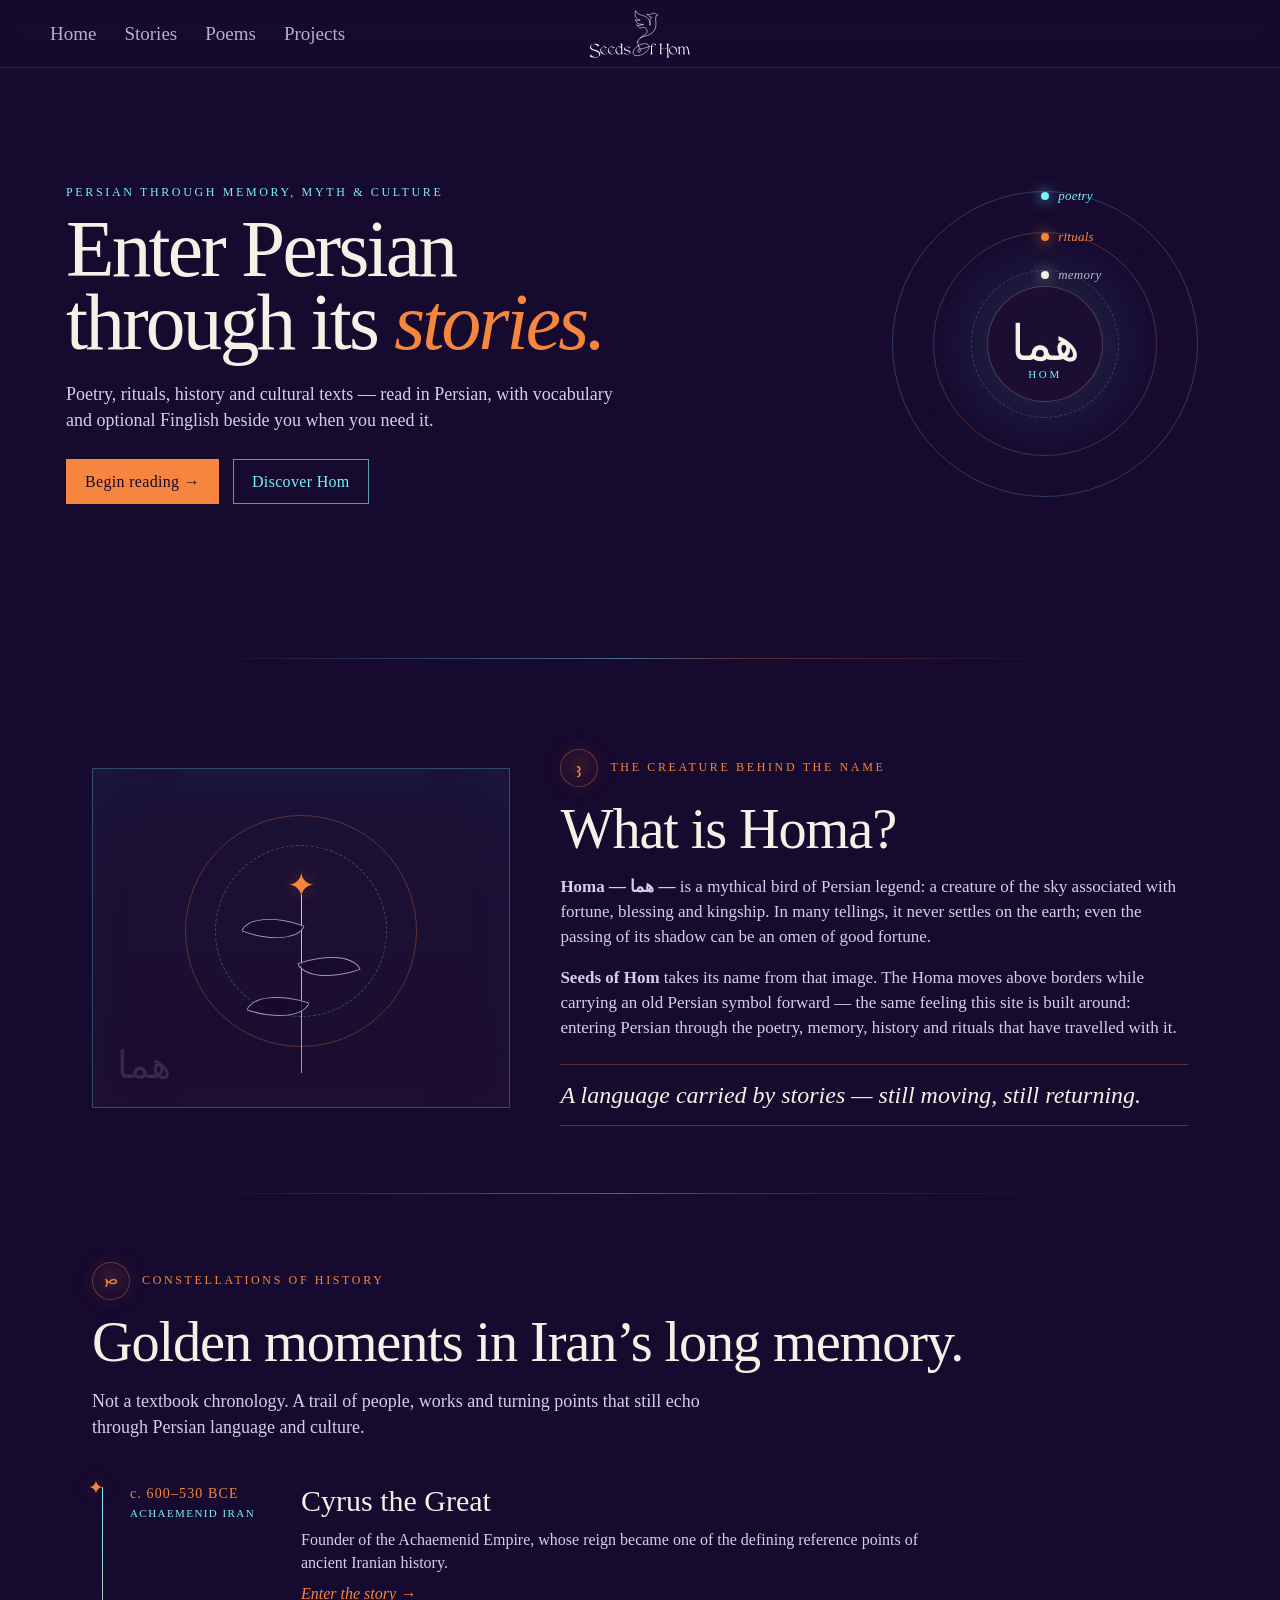
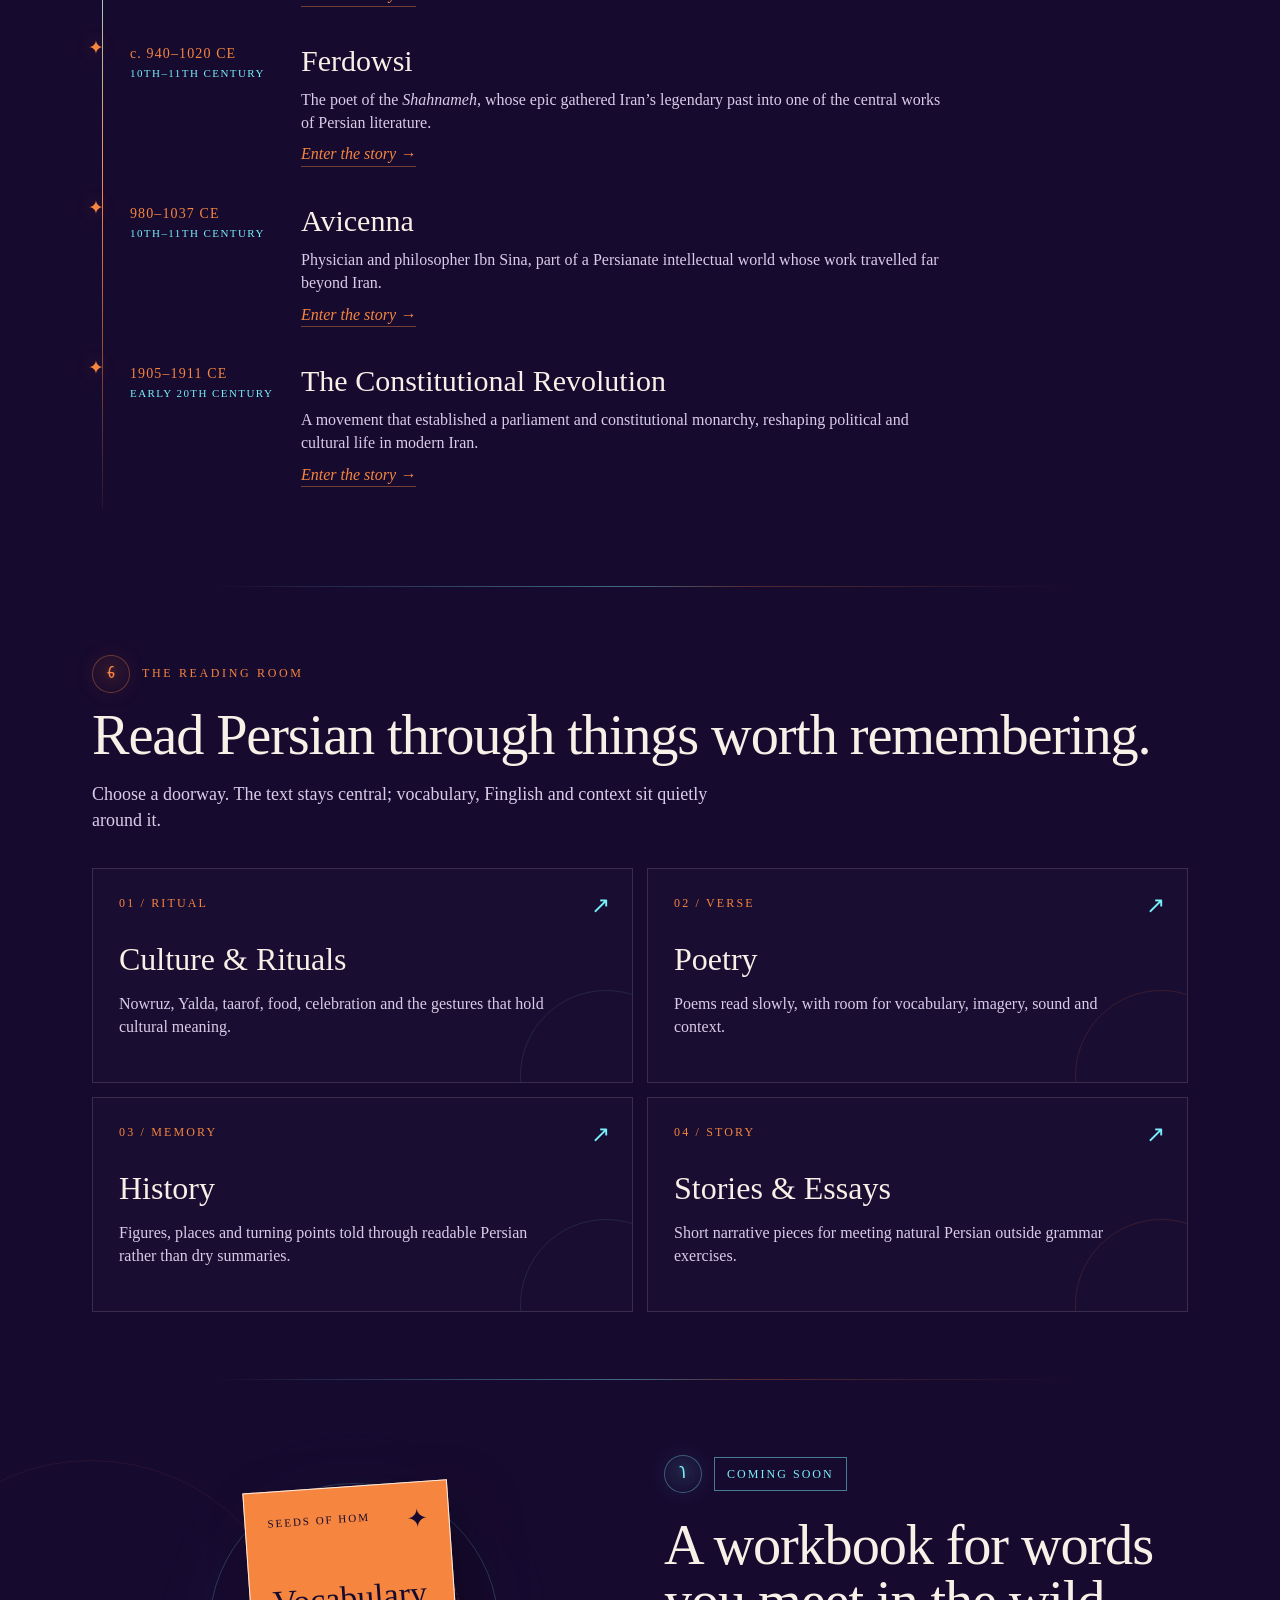
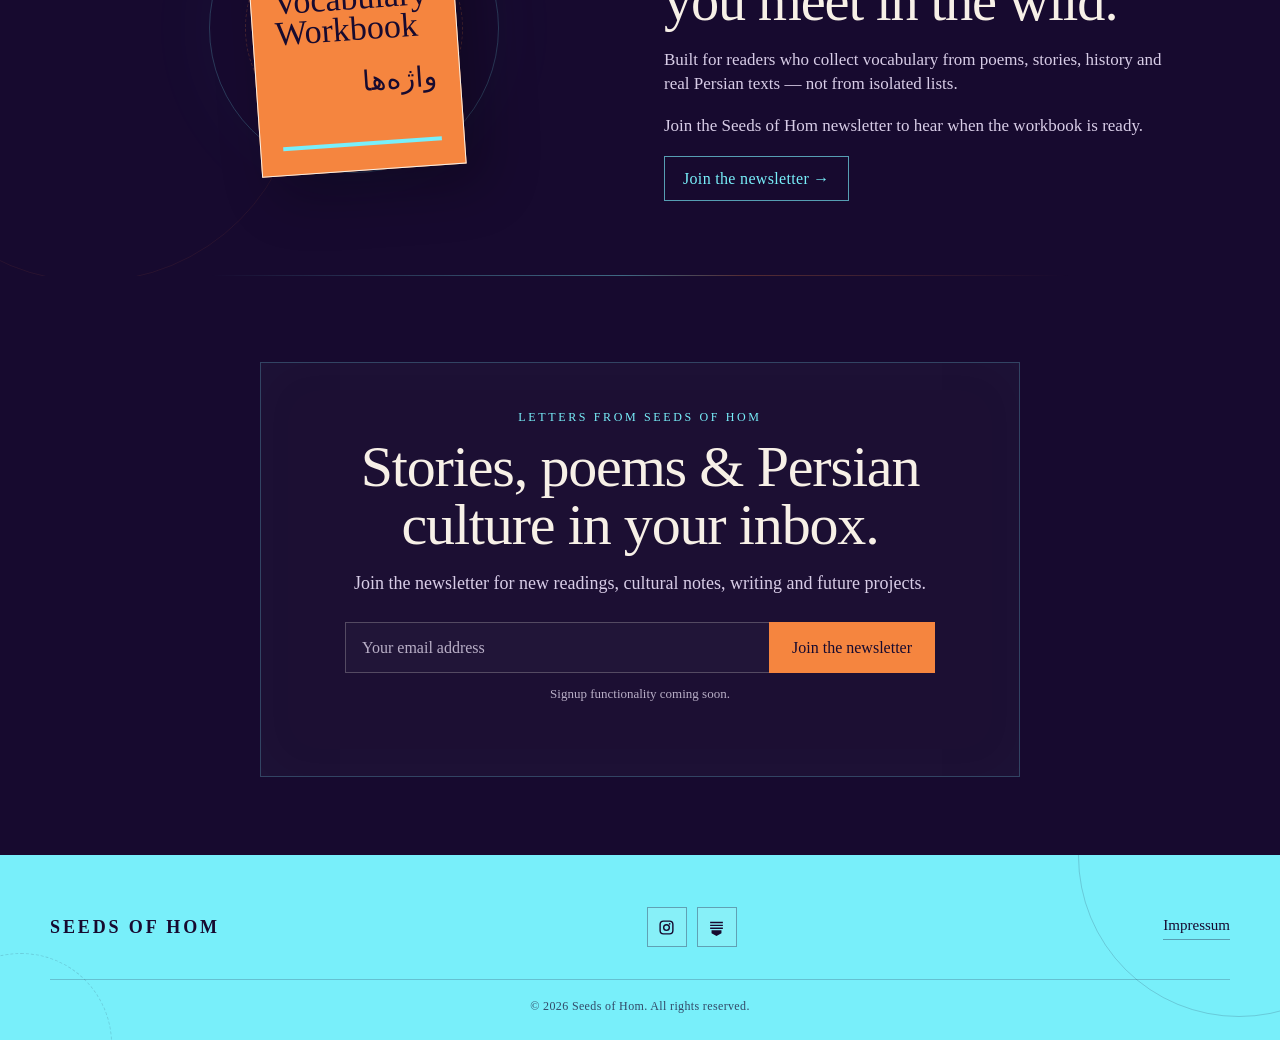
==== index.html @ 447baa86 "index.html" ====
<!DOCTYPE html>
<html lang="en">
<head>
<meta charset="UTF-8" />
<meta name="viewport" content="width=device-width, initial-scale=1.0" />
<title>Seeds of Hom — Persian through memory, myth & culture</title>
<meta name="description" content="Seeds of Hom explores Persian through stories, poetry, history, memory and culture.">
<link rel="stylesheet" href= "https://esm.sh/gh/rahatool/persian-fonts/main.css">
<link rel="preconnect" href="https://fonts.googleapis.com">
<link rel="preconnect" href="https://fonts.gstatic.com" crossorigin>
<link href="https://fonts.googleapis.com/css2?family=Noto+Sans+Avestan&family=Noto+Sans+Inscriptional+Pahlavi&display=swap" rel="stylesheet">
<style>
:root{
  --night:#170A2F;
  --cyan:#78EFFA;
  --orange:#F5853F;
  --ivory:#F7F0E7;
  --lav:#D8CDE7;
  --muted:#B9AFC7;
  --line:rgba(247,240,231,.16);
  --line-cyan:rgba(120,239,250,.30);
  --line-orange:rgba(245,133,63,.32);
}
*{box-sizing:border-box}
html{scroll-behavior:smooth;background:var(--night)}
body{
  margin:0;
  font-family:"Times New Roman", Times, serif;
  color:var(--ivory);
  background:var(--night);
  line-height:1.45;
  overflow-x:hidden;
}
a{color:inherit;text-decoration:none}
button,input{font:inherit}
::selection{background:var(--orange);color:var(--night)}

/* Typography — forced, no accidental overrides */
html, body {
  font-family: "Times New Roman", Times, serif !important;
}
body * {
  font-family: "Times New Roman", Times, serif !important;
}
[lang="fa"], [lang="fa"] *,
.fa, .fa *, .persian, .persian *, .mystic-word, .fa-label {
  font-family: "IranNastaliq" !important;
  direction: rtl;
  font-feature-settings: "calt" 1, "liga" 1, "rlig" 1, "cswh" 1;
  -webkit-font-feature-settings: "calt" 1, "liga" 1, "rlig" 1, "cswh" 1;
}

/* Atmosphere */
.site-stars{display:none;}

section{position:relative;padding:118px 28px}
.container{max-width:1180px;margin:0 auto}
.kicker{font-size:12px;letter-spacing:.22em;text-transform:uppercase;color:var(--orange);margin-bottom:18px}
.title{font-weight:400;font-size:clamp(44px,5.5vw,78px);line-height:.96;margin:0 0 28px;letter-spacing:-.02em}
.lede{font-size:21px;color:var(--lav);max-width:740px;margin:0}
.rule-symbol{display:flex;align-items:center;gap:14px;color:var(--cyan);margin:24px 0}
.rule-symbol:before,.rule-symbol:after{content:"";height:1px;background:linear-gradient(90deg,transparent,var(--cyan));flex:1;opacity:.35}
.rule-symbol:after{background:linear-gradient(90deg,var(--cyan),transparent)}

/* Hero */
.hero{
  min-height:820px; display:grid; place-items:center; padding:84px 28px 100px;
  border-bottom:1px solid var(--line);
  overflow:hidden;
}
.hero:before{
  content:"";position:absolute;width:760px;height:760px;border:1px solid rgba(120,239,250,.14);
  border-radius:50%;left:50%;top:50%;transform:translate(-4%,-48%);
  box-shadow:0 0 120px rgba(120,239,250,.035) inset;
}
.hero:after{
  content:"";position:absolute;width:540px;height:540px;border:1px solid rgba(245,133,63,.14);
  border-radius:50%;left:50%;top:50%;transform:translate(21%,-18%);
}
.hero-inner{
  width:100%; max-width:1180px; display:grid; grid-template-columns:1.1fr .9fr; gap:80px; align-items:center;
  position:relative;z-index:2;
}
.hero-copy .kicker{color:var(--cyan)}
.hero h1{font-size:clamp(62px,8vw,118px);line-height:.87;font-weight:400;margin:0;letter-spacing:-.035em;max-width:790px}
.hero h1 em{font-style:italic;color:var(--orange)}
.hero p{font-size:22px;color:var(--lav);max-width:630px;margin:30px 0 36px}
.actions{display:flex;gap:14px;flex-wrap:wrap}
.btn{
  display:inline-flex;align-items:center;justify-content:center;min-height:50px;padding:12px 23px;
  border:1px solid var(--orange);background:var(--orange);color:var(--night);font-size:17px;letter-spacing:.02em;
  transition:.25s;box-shadow:0 0 0 rgba(245,133,63,0);
}
.btn:hover{transform:translateY(-2px);box-shadow:0 0 28px rgba(245,133,63,.20)}
.btn.ghost{background:transparent;color:var(--cyan);border-color:rgba(120,239,250,.65)}
.btn.ghost:hover{box-shadow:0 0 28px rgba(120,239,250,.14)}

.orbit-stage{min-height:470px;position:relative;display:grid;place-items:center}
.orbit{position:absolute;border-radius:50%;border:1px solid rgba(120,239,250,.22)}
.orbit.o1{width:390px;height:390px;animation:spin 34s linear infinite}
.orbit.o2{width:295px;height:295px;border-color:rgba(245,133,63,.28);animation:spinReverse 26s linear infinite}
.orbit.o3{width:205px;height:205px;border-style:dashed;border-color:rgba(247,240,231,.19);animation:spin 22s linear infinite}
.orbit .dot{position:absolute;width:8px;height:8px;border-radius:50%;background:var(--cyan);top:17%;left:7%;box-shadow:0 0 14px var(--cyan)}
.orbit.o2 .dot{background:var(--orange);top:auto;left:auto;right:5%;bottom:25%;box-shadow:0 0 14px var(--orange)}
.hom-glyph{
  width:155px;height:155px;border-radius:50%;display:grid;place-items:center;text-align:center;
  background:rgba(23,10,47,.65);border:1px solid rgba(247,240,231,.22);
  box-shadow:0 0 80px rgba(120,239,250,.10), inset 0 0 45px rgba(245,133,63,.05);
  position:relative;z-index:3;
}
.hom-glyph .fa{font-size:64px;direction:rtl;color:var(--ivory);line-height:1.7}
.hom-glyph small{position:absolute;bottom:28px;font-size:11px;color:var(--cyan);letter-spacing:.25em;text-transform:uppercase}
.starlabel{position:absolute;color:var(--muted);font-size:13px;font-style:italic}
.starlabel.s1{top:50px;right:20px}.starlabel.s2{left:0;bottom:70px}.starlabel.s3{right:10px;bottom:30px;color:var(--orange)}
@keyframes spin{to{transform:rotate(360deg)}}
@keyframes spinReverse{to{transform:rotate(-360deg)}}

/* Hom section */
.hom-section{border-bottom:1px solid var(--line)}
.hom-grid{display:grid;grid-template-columns:.82fr 1.18fr;gap:84px;align-items:center}
.mystic-card{
  min-height:500px;border:1px solid rgba(120,239,250,.27);position:relative;overflow:hidden;
  background:linear-gradient(180deg,rgba(120,239,250,.035),rgba(245,133,63,.025));
  box-shadow:inset 0 0 60px rgba(120,239,250,.035);
}
.mystic-card:before,.mystic-card:after{content:"";position:absolute;border-radius:50%;left:50%;transform:translateX(-50%)}
.mystic-card:before{width:330px;height:330px;border:1px solid rgba(245,133,63,.30);top:75px}
.mystic-card:after{width:250px;height:250px;border:1px dashed rgba(120,239,250,.28);top:115px}
.plant{position:absolute;left:50%;bottom:58px;transform:translateX(-50%);width:150px;height:300px;z-index:2}
.plant .stem{position:absolute;width:1px;height:245px;background:linear-gradient(var(--cyan),var(--orange));left:50%;bottom:0}
.plant .leaf{position:absolute;width:74px;height:34px;border:1px solid rgba(247,240,231,.62);border-radius:100% 0 100% 0;background:rgba(23,10,47,.8)}
.plant .l1{left:3px;top:86px;transform:rotate(20deg)}.plant .l2{right:3px;top:137px;transform:scaleX(-1) rotate(19deg)}.plant .l3{left:8px;top:190px;transform:rotate(18deg)}
.plant .crown{position:absolute;left:50%;top:20px;transform:translateX(-50%);font-size:44px;color:var(--orange);text-shadow:0 0 20px rgba(245,133,63,.35)}
.mystic-word{position:absolute;left:24px;bottom:14px;font-size:48px;color:rgba(247,240,231,.13);direction:rtl}
.hom-copy p{font-size:20px;color:var(--lav);max-width:670px}
.quote{font-size:30px;line-height:1.18;font-style:italic;color:var(--ivory);padding:24px 0;margin-top:34px;border-top:1px solid var(--line-orange);border-bottom:1px solid var(--line-orange)}

/* History */
.history{border-bottom:1px solid var(--line);overflow:hidden}
.timeline{margin-top:68px;position:relative;padding-left:44px}
.timeline:before{content:"";position:absolute;left:10px;top:8px;bottom:10px;width:1px;background:linear-gradient(var(--cyan),var(--orange),rgba(245,133,63,.08))}
.moment{position:relative;display:grid;grid-template-columns:170px 1fr;gap:36px;padding:0 0 58px}
.moment:before{content:"✦";position:absolute;left:-42px;top:-5px;color:var(--orange);font-size:19px;text-shadow:0 0 18px rgba(245,133,63,.32)}
.moment .era{color:var(--cyan);font-size:13px;letter-spacing:.15em;text-transform:uppercase;padding-top:7px}
.moment h3{font-weight:400;font-size:37px;margin:0 0 10px}
.moment p{margin:0;color:var(--lav);font-size:18px;max-width:650px}
.moment a{display:inline-block;margin-top:13px;color:var(--orange);font-style:italic;border-bottom:1px solid rgba(245,133,63,.42)}

/* Reading archive */
.readings{border-bottom:1px solid var(--line)}
.reading-grid{display:grid;grid-template-columns:repeat(2,1fr);gap:18px;margin-top:58px}
.read-card{
  min-height:310px;padding:34px;border:1px solid rgba(247,240,231,.14);position:relative;overflow:hidden;
  background:rgba(255,255,255,.015);transition:.25s;
}
.read-card:after{content:"";position:absolute;width:170px;height:170px;border-radius:50%;border:1px solid rgba(120,239,250,.10);right:-60px;bottom:-80px}
.read-card:nth-child(even):after{border-color:rgba(245,133,63,.13)}
.read-card:hover{border-color:rgba(120,239,250,.48);transform:translateY(-3px);background:rgba(120,239,250,.025)}
.read-card:nth-child(even):hover{border-color:rgba(245,133,63,.46);background:rgba(245,133,63,.025)}
.read-card .num{font-size:12px;letter-spacing:.18em;color:var(--orange);text-transform:uppercase}
.read-card h3{font-size:42px;font-weight:400;margin:42px 0 15px;max-width:420px}
.read-card p{color:var(--lav);font-size:18px;max-width:440px;margin:0}
.read-card .arrow{position:absolute;right:28px;top:28px;color:var(--cyan);font-size:23px}

/* Reading sample */
.demo{border-bottom:1px solid var(--line);background:linear-gradient(180deg,rgba(120,239,250,.018),rgba(23,10,47,0))}
.demo-grid{display:grid;grid-template-columns:.75fr 1.25fr;gap:70px;align-items:start}
.demo-copy p{font-size:20px;color:var(--lav);max-width:500px}
.reading-panel{
  border:1px solid rgba(120,239,250,.30);padding:34px;position:relative;
  background:rgba(10,4,24,.25);box-shadow:0 0 65px rgba(120,239,250,.035);
}
.reading-panel:before{content:"✦";position:absolute;right:20px;top:16px;color:var(--orange);font-size:16px}
.tabs{display:flex;gap:8px;flex-wrap:wrap;margin-bottom:32px}
.tab{padding:8px 13px;border:1px solid rgba(247,240,231,.22);color:var(--lav);font-size:14px;background:transparent}
.tab.active{border-color:var(--orange);color:var(--orange)}
.persian{font-size:38px;line-height:2.25;text-align:right;direction:rtl;color:var(--ivory);margin:0 0 22px}
.finglish{font-size:19px;font-style:italic;color:var(--cyan);margin:0 0 28px}
.vocab{display:grid;grid-template-columns:1fr 1fr;gap:12px 24px;padding-top:22px;border-top:1px solid var(--line)}
.vocab div{color:var(--lav);font-size:16px}.vocab strong{color:var(--orange);font-size:18px}

/* Workbook */
.workbook{border-bottom:1px solid var(--line);overflow:hidden}
.workbook:before{content:"";position:absolute;left:-120px;top:80px;width:420px;height:420px;border-radius:50%;border:1px solid rgba(245,133,63,.08)}
.workbook-grid{display:grid;grid-template-columns:1fr 1fr;gap:80px;align-items:center}
.book-stage{min-height:520px;position:relative;display:grid;place-items:center}
.book-stage .halo{position:absolute;width:390px;height:390px;border-radius:50%;border:1px solid rgba(120,239,250,.21);box-shadow:0 0 90px rgba(120,239,250,.035)}
.book-stage .halo:after{content:"";position:absolute;inset:35px;border-radius:50%;border:1px dashed rgba(245,133,63,.23)}
.book{
  width:260px;height:360px;padding:31px 28px;position:relative;z-index:2;
  background:var(--orange);color:var(--night);border:1px solid var(--ivory);
  box-shadow:18px 20px 55px rgba(0,0,0,.28);transform:rotate(-4deg);
}
.book:before{content:"✦";position:absolute;right:20px;top:18px;font-size:26px}
.book .mini{font-size:11px;letter-spacing:.18em;text-transform:uppercase}
.book h3{font-size:43px;line-height:.91;font-weight:400;margin:82px 0 16px}
.book .fa{font-size:34px;direction:rtl;line-height:1.8}
.book .line{position:absolute;left:28px;right:28px;bottom:31px;height:4px;background:var(--cyan)}
.soon{display:inline-block;color:var(--cyan);border:1px solid rgba(120,239,250,.5);padding:8px 12px;font-size:12px;letter-spacing:.17em;text-transform:uppercase}
.workbook-copy p{font-size:20px;color:var(--lav);max-width:550px}
.inline-form{display:flex;max-width:560px;margin-top:28px}
.inline-form input{flex:1;min-width:0;background:rgba(255,255,255,.025);color:var(--ivory);border:1px solid rgba(247,240,231,.22);padding:14px 16px;outline:none}
.inline-form input:focus{border-color:var(--cyan)}
.inline-form button{background:var(--orange);color:var(--night);border:1px solid var(--orange);padding:0 20px;cursor:pointer}

/* More */
.more{border-bottom:1px solid var(--line)}
.more-grid{display:grid;grid-template-columns:.9fr 1.1fr;gap:80px;align-items:start}
.future-list{border-top:1px solid rgba(120,239,250,.30)}
.future-item{display:flex;align-items:center;justify-content:space-between;gap:24px;padding:20px 0;border-bottom:1px solid var(--line);font-size:20px}
.future-item span:first-child:before{content:"✦";color:var(--orange);font-size:12px;margin-right:12px}
.future-item em{color:var(--muted);font-size:15px}

/* Newsletter */
.newsletter{text-align:center;padding-top:135px;padding-bottom:135px}
.newsletter .kicker{color:var(--cyan)}
.newsletter .title{max-width:870px;margin-left:auto;margin-right:auto}
.newsletter p{max-width:620px;margin:0 auto 32px;color:var(--lav);font-size:20px}
.signup{display:flex;max-width:610px;margin:0 auto}
.signup input{flex:1;min-width:0;padding:16px 17px;background:rgba(255,255,255,.025);color:var(--ivory);border:1px solid rgba(247,240,231,.24);outline:none}
.signup button{background:var(--cyan);color:var(--night);border:1px solid var(--cyan);padding:0 22px;cursor:pointer}
.newsletter .sigil{font-size:28px;color:var(--orange);margin-bottom:20px;text-shadow:0 0 18px rgba(245,133,63,.25)}

footer{padding:34px 28px;border-top:1px solid var(--line);color:var(--muted)}
.footer-inner{max-width:1180px;margin:auto;display:flex;justify-content:space-between;gap:24px;flex-wrap:wrap;align-items:center}
.footer-brand{color:var(--ivory);letter-spacing:.12em;text-transform:uppercase}
.footer-links{display:flex;gap:22px;font-size:14px}

@media(max-width:900px){
  section{padding:96px 24px}
  .hero{min-height:auto;padding-top:90px}
  .hero-inner,.hom-grid,.demo-grid,.workbook-grid,.more-grid{grid-template-columns:1fr;gap:56px}
  .orbit-stage{min-height:390px}
  .reading-grid{grid-template-columns:1fr}
  .moment{grid-template-columns:130px 1fr}
}
@media(max-width:600px){
  section{padding:78px 18px}
  .hero{padding:74px 18px 80px}
  .hero h1{font-size:57px}
  .hero p{font-size:19px}
  .orbit-stage{min-height:330px}
  .orbit.o1{width:290px;height:290px}.orbit.o2{width:220px;height:220px}.orbit.o3{width:150px;height:150px}
  .hom-glyph{width:118px;height:118px}.hom-glyph .fa{font-size:44px}.hom-glyph small{bottom:18px}
  .moment{grid-template-columns:1fr;gap:8px;padding-bottom:46px}.timeline{padding-left:34px}.moment:before{left:-32px}
  .reading-panel{padding:24px 19px}.persian{font-size:29px}.vocab{grid-template-columns:1fr}
  .inline-form,.signup{flex-direction:column}.inline-form button,.signup button{padding:14px}
  .future-item{font-size:17px}
}

/* Compact layout pass */
section{padding:68px 24px}
.container{max-width:980px}
.kicker{margin-bottom:12px}
.title{font-size:clamp(36px,4.4vw,60px);margin-bottom:18px;line-height:1}
.lede{font-size:18px;max-width:650px}

.hero{min-height:560px;padding:54px 24px 62px}
.hero:before{width:560px;height:560px}
.hero:after{width:390px;height:390px}
.hero-inner{max-width:980px;grid-template-columns:1.15fr .85fr;gap:42px}
.hero h1{font-size:clamp(52px,6.2vw,82px);line-height:.92;max-width:620px}
.hero p{font-size:18px;max-width:560px;margin:22px 0 26px}
.btn{min-height:44px;padding:10px 18px;font-size:16px}
.orbit-stage{min-height:320px}
.orbit.o1{width:300px;height:300px}
.orbit.o2{width:225px;height:225px}
.orbit.o3{width:158px;height:158px}
.hom-glyph{width:116px;height:116px}
.hom-glyph .fa{font-size:49px}
.hom-glyph small{bottom:18px}
.starlabel.s1{top:28px}.starlabel.s2{bottom:38px}.starlabel.s3{bottom:10px}

.hom-grid{grid-template-columns:.8fr 1.2fr;gap:50px}
.mystic-card{min-height:340px}
.mystic-card:before{width:230px;height:230px;top:46px}
.mystic-card:after{width:170px;height:170px;top:76px}
.plant{height:220px;width:120px;bottom:34px}
.plant .stem{height:178px}
.plant .leaf{width:58px;height:27px}
.plant .l1{top:62px}.plant .l2{top:100px}.plant .l3{top:140px}
.plant .crown{top:8px;font-size:34px}
.mystic-word{font-size:38px}
.hom-copy p{font-size:17px}
.quote{font-size:24px;padding:16px 0;margin-top:24px}

.timeline{margin-top:38px;padding-left:38px}
.moment{grid-template-columns:145px 1fr;gap:26px;padding-bottom:32px}
.moment h3{font-size:30px;margin-bottom:6px}
.moment p{font-size:16px}
.moment a{margin-top:8px}

.reading-grid{gap:14px;margin-top:34px}
.read-card{min-height:215px;padding:26px}
.read-card h3{font-size:32px;margin:24px 0 10px}
.read-card p{font-size:16px}
.read-card .arrow{right:22px;top:20px}

.demo-grid{grid-template-columns:.7fr 1.3fr;gap:42px}
.demo-copy p{font-size:17px}
.reading-panel{padding:26px}
.tabs{margin-bottom:20px}
.persian{font-size:31px;line-height:2;margin-bottom:14px}
.finglish{font-size:17px;margin-bottom:20px}
.vocab{padding-top:16px}

.workbook-grid{gap:48px}
.book-stage{min-height:360px}
.book-stage .halo{width:290px;height:290px}
.book{width:205px;height:285px;padding:24px 22px}
.book h3{font-size:34px;margin:56px 0 12px}
.book .fa{font-size:28px}
.book .line{left:22px;right:22px;bottom:24px}
.workbook-copy p{font-size:17px}
.inline-form{margin-top:20px}

.more-grid{gap:48px}
.future-item{padding:14px 0;font-size:18px}
.newsletter{padding-top:78px;padding-bottom:78px}
.newsletter p{font-size:18px;margin-bottom:24px}
.footer-inner{max-width:980px}

@media(max-width:900px){
  section{padding:58px 22px}
  .hero{padding-top:48px;padding-bottom:54px}
  .hero-inner,.hom-grid,.demo-grid,.workbook-grid,.more-grid{gap:36px}
  .orbit-stage{min-height:280px}
  .mystic-card{min-height:300px}
}
@media(max-width:600px){
  section{padding:48px 18px}
  .hero{padding:44px 18px 48px}
  .hero h1{font-size:48px}
  .hero p{font-size:17px}
  .orbit-stage{min-height:250px}
  .orbit.o1{width:230px;height:230px}.orbit.o2{width:175px;height:175px}.orbit.o3{width:124px;height:124px}
  .hom-glyph{width:92px;height:92px}.hom-glyph .fa{font-size:38px}.hom-glyph small{bottom:12px}
  .reading-grid{gap:12px}
  .read-card{min-height:190px}
  .book-stage{min-height:315px}
  .newsletter{padding-top:58px;padding-bottom:58px}
}

@media(prefers-reduced-motion:reduce){.orbit{animation:none!important}}


/* V9 — repaired orbital hero, fading dividers, Homa creature */
.hero,.hom-section,.history,.readings,.demo,.workbook,.more{border-bottom:0!important}
.hero:before{display:none!important}
.hero:after,
.hom-section:after,
.history:after,
.readings:after,
.demo:after,
.workbook:after,
.more:after{
  content:""!important;
  position:absolute!important;
  left:50%!important;
  top:auto!important;
  right:auto!important;
  bottom:0!important;
  width:min(860px,78vw)!important;
  height:1px!important;
  transform:translateX(-50%)!important;
  border:0!important;
  border-radius:0!important;
  background:linear-gradient(90deg,transparent,rgba(120,239,250,.10) 10%,rgba(120,239,250,.42) 48%,rgba(245,133,63,.28) 62%,transparent)!important;
  box-shadow:none!important;
  opacity:1!important;
}

/* One contained solar system instead of independent giant circles */
.orbit-stage{
  width:100%;
  max-width:350px;
  min-height:330px;
  margin-inline:auto;
  isolation:isolate;
}
.orbit-stage:before{
  content:"";
  position:absolute;
  left:50%;top:50%;
  width:270px;height:270px;
  transform:translate(-50%,-50%);
  border-radius:50%;
  background:radial-gradient(circle,rgba(120,239,250,.085),rgba(120,239,250,.02) 46%,transparent 72%);
  filter:blur(.2px);
  pointer-events:none;
}
.orbit{
  left:50%;top:50%;
  transform-origin:50% 50%;
  margin:0!important;
}
.orbit.o1{width:306px;height:306px;margin-left:-153px!important;margin-top:-153px!important;animation:orbitSpin1 34s linear infinite}
.orbit.o2{width:224px;height:224px;margin-left:-112px!important;margin-top:-112px!important;animation:orbitSpin2 26s linear infinite}
.orbit.o3{width:148px;height:148px;margin-left:-74px!important;margin-top:-74px!important;animation:orbitSpin3 22s linear infinite}
.orbit .dot{position:static!important;display:block;width:8px;height:8px;flex:0 0 8px}
.orbiter{
  position:absolute;
  left:50%;top:-5px;
  display:flex;
  align-items:center;
  gap:9px;
  white-space:nowrap;
  transform:translateX(-4px);
}
.orbit-label{font-size:13px;font-style:italic;color:var(--lav);letter-spacing:.02em}
.o1 .orbit-label{animation:labelCounter1 34s linear infinite;color:var(--cyan)}
.o2 .orbit-label{animation:labelCounter2 26s linear infinite;color:var(--orange)}
.o3 .orbit-label{animation:labelCounter3 22s linear infinite;color:var(--muted)}
.o3 .dot{background:var(--ivory)!important;box-shadow:0 0 14px rgba(247,240,231,.7)!important}
.hom-glyph{position:absolute;left:50%;top:50%;transform:translate(-50%,-50%);z-index:4}
.starlabel{display:none!important}
@keyframes orbitSpin1{from{transform:rotate(18deg)}to{transform:rotate(378deg)}}
@keyframes orbitSpin2{from{transform:rotate(132deg)}to{transform:rotate(-228deg)}}
@keyframes orbitSpin3{from{transform:rotate(242deg)}to{transform:rotate(602deg)}}
@keyframes labelCounter1{from{transform:rotate(-18deg)}to{transform:rotate(-378deg)}}
@keyframes labelCounter2{from{transform:rotate(-132deg)}to{transform:rotate(228deg)}}
@keyframes labelCounter3{from{transform:rotate(-242deg)}to{transform:rotate(-602deg)}}

/* Dates are the first thing visible in every historical moment */
.moment .era{display:flex;flex-direction:column;gap:5px;line-height:1.2}
.moment .era strong{font-weight:400;color:var(--orange);font-size:14px;letter-spacing:.08em;text-transform:none}
.moment .era span{color:var(--cyan);font-size:11px;letter-spacing:.13em;text-transform:uppercase}

footer,.footer-inner{display:none!important}

@media(max-width:900px){
  .orbit-stage{max-width:320px;min-height:300px}
  .orbit.o1{width:276px;height:276px;margin-left:-138px!important;margin-top:-138px!important}
  .orbit.o2{width:204px;height:204px;margin-left:-102px!important;margin-top:-102px!important}
  .orbit.o3{width:138px;height:138px;margin-left:-69px!important;margin-top:-69px!important}
}
@media(max-width:600px){
  .orbit-stage{max-width:270px;min-height:260px}
  .orbit.o1{width:235px;height:235px;margin-left:-117.5px!important;margin-top:-117.5px!important}
  .orbit.o2{width:176px;height:176px;margin-left:-88px!important;margin-top:-88px!important}
  .orbit.o3{width:118px;height:118px;margin-left:-59px!important;margin-top:-59px!important}
  .orbit-label{font-size:12px}
  .moment .era{padding-top:0}
}
@media(prefers-reduced-motion:reduce){
  .orbit,.orbit-label{animation:none!important}
}


/* V12 — invisible logo URL hook + restored hero/Homa fading divider */

/*
  LOGO SETUP:
  Find PASTE_YOUR_LOGO_URL_HERE in the HTML below and replace it with your logo URL.
  The image stays hidden only while that placeholder URL is unchanged/broken.
*/
.hero-logo-wrap{
  grid-column:1 / -1;
  display:flex;
  justify-content:center;
  align-items:center;
  min-height:0;
}
.hero-logo{
  display:block;
  width:auto;
  max-width:190px;
  max-height:88px;
  object-fit:contain;
  margin:0 auto 4px;
}

/* Use a real element for the first divider so it cannot disappear behind the hero. */
.hero:after{display:none!important;}
.hero-divider{
  width:min(860px,78vw);
  height:1px;
  margin:30px auto 22px;
  background:linear-gradient(90deg,
    transparent 0%,
    rgba(120,239,250,.10) 10%,
    rgba(120,239,250,.44) 48%,
    rgba(245,133,63,.30) 62%,
    transparent 100%
  );
  opacity:1;
}



/* V18 — Avestan section medallions */
.avestan-icon{
  font-family:"Noto Sans Avestan", serif !important;
  width:58px;
  height:58px;
  display:inline-flex;
  align-items:center;
  justify-content:center;
  font-size:24px;
  line-height:1;
  color:var(--cyan);
  margin:0 0 18px;
  border-radius:50%;
  border:1px solid rgba(120,239,250,.36);
  background:radial-gradient(circle at 50% 42%, rgba(120,239,250,.10), rgba(120,239,250,.035) 52%, rgba(23,10,47,.2) 75%);
  box-shadow:inset 0 0 28px rgba(120,239,250,.05), 0 0 22px rgba(120,239,250,.08);
  text-shadow:0 0 10px rgba(120,239,250,.18);
}
.avestan-icon.orange{
  color:var(--orange);
  border-color:rgba(245,133,63,.38);
  background:radial-gradient(circle at 50% 42%, rgba(245,133,63,.11), rgba(245,133,63,.035) 52%, rgba(23,10,47,.2) 75%);
  box-shadow:inset 0 0 28px rgba(245,133,63,.05), 0 0 22px rgba(245,133,63,.08);
  text-shadow:0 0 10px rgba(245,133,63,.16)
}
.newsletter .avestan-icon{display:inline-flex;margin:0 auto 18px}
@media(max-width:600px){
  .avestan-icon{width:50px;height:50px;font-size:21px;margin-bottom:14px}
}

@media(max-width:900px){
  .hero-logo{max-width:170px;max-height:78px;}
  .hero-divider{margin:24px auto 16px;}
}
@media(max-width:600px){
  .hero-logo{max-width:150px;max-height:68px;}
  .hero-divider{width:82vw;margin:20px auto 12px;}
}



/* V19 — medallions centered behind section titles */
.hom-copy,
.history .container,
.readings .container,
.workbook-copy,
.newsletter .container{position:relative;}

.avestan-icon{
  position:absolute !important;
  width:74px !important;
  height:74px !important;
  margin:0 !important;
  padding:0 !important;
  display:grid !important;
  place-items:center !important;
  border-radius:50% !important;
  z-index:0 !important;
  opacity:.42 !important;
  pointer-events:none !important;
  overflow:hidden !important;
}
.avestan-icon span{
  position:absolute;
  inset:0;
  display:grid;
  place-items:center;
  width:100%;
  height:100%;
  margin:0;
  padding:0 0 2px 0;
  font-family:"Noto Sans Avestan", serif !important;
  font-size:29px;
  line-height:1;
  text-align:center;
}
.hom-copy .avestan-icon,
.workbook-copy .avestan-icon{
  left:44px;
  top:56px;
  transform:translate(-50%,-50%);
}
.history .avestan-icon,
.readings .avestan-icon{
  left:40px;
  top:60px;
  transform:translate(-50%,-50%);
}
.newsletter .avestan-icon{
  left:50%;
  top:60px;
  transform:translate(-50%,-50%);
}
.hom-copy .kicker,
.hom-copy .title,
.hom-copy p,
.hom-copy .quote,
.history .kicker,
.history .title,
.history .lede,
.history .timeline,
.readings .kicker,
.readings .title,
.readings .lede,
.readings .reading-grid,
.workbook-copy .soon,
.workbook-copy .title,
.workbook-copy p,
.workbook-copy .inline-form,
.newsletter .kicker,
.newsletter .title,
.newsletter p,
.newsletter .signup{position:relative;z-index:1;}
.hom-copy .kicker,
.hom-copy .title,
.history .kicker,
.history .title,
.readings .kicker,
.readings .title,
.workbook-copy .soon,
.workbook-copy .title{padding-left:36px;}
@media(max-width:600px){
  .avestan-icon{width:62px !important;height:62px !important;}
  .avestan-icon span{font-size:24px;}
  .hom-copy .avestan-icon,
  .workbook-copy .avestan-icon,
  .history .avestan-icon,
  .readings .avestan-icon{left:31px;top:50px;}
  .newsletter .avestan-icon{top:52px;}
  .hom-copy .kicker,
  .hom-copy .title,
  .history .kicker,
  .history .title,
  .readings .kicker,
  .readings .title,
  .workbook-copy .soon,
  .workbook-copy .title{padding-left:26px;}
}
</style>


<style>

/* V21 — Avestan medallions beside the small section labels */
.avestan-icon{
  position:static !important;
  transform:none !important;
  flex:0 0 auto !important;
  width:38px !important;
  height:38px !important;
  margin:0 !important;
  opacity:1 !important;
  z-index:auto !important;
  display:inline-grid !important;
  place-items:center !important;
  border-radius:50% !important;
  line-height:1 !important;
  text-align:center !important;
}
.avestan-icon span{
  position:static !important;
  inset:auto !important;
  display:block !important;
  width:auto !important;
  height:auto !important;
  margin:0 !important;
  padding:0 !important;
  font-family:"Noto Sans Avestan", serif !important;
  font-size:18px !important;
  line-height:1 !important;
  text-align:center !important;
  transform:translateY(-1px);
}
.section-kicker-row{
  display:flex;
  align-items:center;
  gap:12px;
  margin:0 0 14px;
}
.section-kicker-row .kicker{
  margin:0 !important;
  padding-left:0 !important;
}
.section-kicker-row + .title{
  padding-left:0 !important;
}
@media(max-width:600px){
  .avestan-icon{width:34px !important;height:34px !important}
  .avestan-icon span{font-size:16px !important}
  .section-kicker-row{gap:10px;margin-bottom:12px}
}
</style>

<style>
/* V22 — center “Coming soon” inside its own outlined rectangle only */
.soon{
  display:inline-flex !important;
  align-items:center !important;
  justify-content:center !important;
  text-align:center !important;
  line-height:1 !important;
  min-height:34px;
  padding:0 12px !important;
}
</style>


<style>
/* V23 — scroll reveal for sections */
.scroll-reveal{
  opacity:0;
  transform:translateY(34px);
  transition:
    opacity .8s ease,
    transform .8s cubic-bezier(.22,.61,.36,1);
  will-change:opacity,transform;
}
.scroll-reveal.is-visible{
  opacity:1;
  transform:translateY(0);
}

/* Slight stagger for the main content inside each section */
.scroll-reveal .container{
  transition:transform .9s cubic-bezier(.22,.61,.36,1);
}
.scroll-reveal:not(.is-visible) .container{
  transform:translateY(10px);
}
.scroll-reveal.is-visible .container{
  transform:translateY(0);
}

@media(prefers-reduced-motion:reduce){
  .scroll-reveal,
  .scroll-reveal .container{
    opacity:1 !important;
    transform:none !important;
    transition:none !important;
  }
}
</style>


<style>
/* V24 — mobile scrolling + right-edge overflow repair */

/* Clip horizontal overflow at the ROOT as well as the body.
   This removes the dark/black strip caused by transformed/absolute
   elements extending beyond the mobile viewport. */
html {
  margin: 0 !important;
  padding: 0 !important;
  width: 100% !important;
  max-width: 100% !important;
  background: var(--night) !important;
  -webkit-overflow-scrolling: touch;
}

body {
  margin: 0 !important;
  padding: 0 !important;
  width: 100% !important;
  max-width: 100% !important;
  min-height: 100% !important;
  height: auto !important;
  background: var(--night) !important;
  overflow-x: hidden !important;
  /* no overflow-y, no -webkit-overflow-scrolling, no touch-action here */
}

/* Modern browsers can clip horizontal paint without creating
   a second horizontal scrolling area. */
@supports (overflow: clip) {
  html,
  body {
    overflow-x: clip !important;
  }
}

body {
  position: relative !important;
}

/* Never allow a top-level site section to become wider than
   the mobile viewport. */
.hero,
.hero-inner,
.hero-divider,
section,
.container,
.hom-grid,
.reading-grid,
.workbook-grid,
.newsletter,
.site-bg {
  max-width: 100% !important;
}

/* Fixed full-screen backgrounds can produce a narrow exposed strip
   in some mobile WebKit/embedded-browser layouts. */
.site-bg {
  left: 0 !important;
  right: 0 !important;
  width: 100% !important;
}

/* In embedded mobile browsers IntersectionObserver can sometimes
   fail to fire correctly. Do not let that leave whole sections
   invisible or seemingly "unscrollable". */
@media (max-width: 900px) {
  .scroll-reveal,
  .scroll-reveal .container,
  .scroll-reveal:not(.is-visible),
  .scroll-reveal:not(.is-visible) .container {
    opacity: 1 !important;
    transform: none !important;
  }

  html,
  body {
    min-height: 100dvh !important;
  }
}
</style>
<style>
 /* V26 — remove visible scrollbars completely */
html, body, body * {
  scrollbar-width: none !important;
  -ms-overflow-style: none !important;
}
html::-webkit-scrollbar,
body::-webkit-scrollbar,
body *::-webkit-scrollbar {
  width: 0 !important;
  height: 0 !important;
  display: none !important;
  background: transparent !important;
}
html {
  overflow-y: auto !important;
  scrollbar-gutter: auto !important;
}

/* V27 — purpose-built mobile layout (not a shrunken desktop layout) */
@media (max-width: 700px) {
  html, body {
    width: 100% !important;
    max-width: 100% !important;
    overflow-x: clip !important;
    background: transparent !important;
  }

  /* Mobile only: let the Hostinger/page background show through. */
  .site-bg {
    display: none !important;
    background: transparent !important;
  }

  section {
    padding: 54px 20px !important;
  }

  .container {
    width: 100% !important;
    max-width: 100% !important;
  }

  /* Hero: logo → copy → CTAs → compact orbit */
  .hero {
    min-height: 0 !important;
    padding: 28px 20px 48px !important;
    overflow: hidden !important;
  }
  .hero-inner {
    display: flex !important;
    flex-direction: column !important;
    gap: 26px !important;
    width: 100% !important;
    max-width: 100% !important;
  }
  .hero-logo-wrap {
    order: 0;
    justify-content: flex-start !important;
    width: 100%;
  }
  .hero-logo {
    max-width: 138px !important;
    max-height: 64px !important;
    margin: 0 !important;
  }
  .hero-copy {
    order: 1;
    width: 100%;
  }
  .hero-copy .kicker {
    font-size: 10px !important;
    line-height: 1.45 !important;
    letter-spacing: .18em !important;
    margin-bottom: 12px !important;
  }
  .hero h1 {
    font-size: clamp(43px, 12.5vw, 58px) !important;
    line-height: .94 !important;
    letter-spacing: -.035em !important;
    max-width: 100% !important;
  }
  .hero p {
    font-size: 17px !important;
    line-height: 1.55 !important;
    margin: 20px 0 24px !important;
    max-width: 100% !important;
  }
  .actions {
    display: grid !important;
    grid-template-columns: 1fr !important;
    gap: 10px !important;
    width: 100%;
  }
  .btn {
    width: 100% !important;
    min-height: 48px !important;
    padding: 12px 16px !important;
  }

  .orbit-stage {
    order: 2;
    width: 230px !important;
    max-width: 230px !important;
    min-height: 230px !important;
    margin: 4px auto 0 !important;
  }
  .orbit.o1 {
    width: 214px !important; height: 214px !important;
    margin-left: -107px !important; margin-top: -107px !important;
  }
  .orbit.o2 {
    width: 158px !important; height: 158px !important;
    margin-left: -79px !important; margin-top: -79px !important;
  }
  .orbit.o3 {
    width: 108px !important; height: 108px !important;
    margin-left: -54px !important; margin-top: -54px !important;
  }
  .hom-glyph {
    width: 82px !important;
    height: 82px !important;
  }
  .hom-glyph .fa { font-size: 34px !important; }
  .hom-glyph small { bottom: 10px !important; font-size: 9px !important; }
  .orbit-label { font-size: 10px !important; }
  .hero-divider {
    width: calc(100% - 40px) !important;
    margin: 0 auto !important;
  }

  /* Homa: explanation first, decorative card second */
  .hom-grid {
    display: flex !important;
    flex-direction: column !important;
    gap: 30px !important;
  }
  .hom-copy { order: 1; }
  .mystic-card {
    order: 2;
    min-height: 270px !important;
    width: 100% !important;
  }
  .hom-copy p,
  .workbook-copy p,
  .newsletter p {
    font-size: 16.5px !important;
    line-height: 1.6 !important;
  }
  .quote {
    font-size: 22px !important;
    line-height: 1.28 !important;
  }

  /* Section heads */
  .section-kicker-row {
    align-items: center !important;
    gap: 9px !important;
    margin-bottom: 12px !important;
  }
  .avestan-icon {
    width: 32px !important;
    height: 32px !important;
  }
  .avestan-icon span { font-size: 15px !important; }
  .kicker {
    font-size: 10px !important;
    letter-spacing: .16em !important;
  }
  .title {
    font-size: clamp(34px, 10vw, 46px) !important;
    line-height: 1.02 !important;
    margin-bottom: 16px !important;
  }
  .lede {
    font-size: 16.5px !important;
    line-height: 1.55 !important;
  }

  /* History becomes clean stacked entries instead of a cramped desktop timeline */
  .timeline {
    margin-top: 32px !important;
    padding-left: 0 !important;
  }
  .timeline::before,
  .moment::before {
    display: none !important;
  }
  .moment {
    display: block !important;
    padding: 22px 0 26px !important;
    border-top: 1px solid var(--line) !important;
  }
  .moment:last-child { border-bottom: 1px solid var(--line) !important; }
  .moment .era {
    margin-bottom: 12px !important;
    gap: 3px !important;
  }
  .moment .era strong { font-size: 13px !important; }
  .moment .era span { font-size: 10px !important; }
  .moment h3 {
    font-size: 29px !important;
    line-height: 1.05 !important;
    margin-bottom: 8px !important;
  }
  .moment p {
    font-size: 15.5px !important;
    line-height: 1.55 !important;
  }

  /* Reading room: editorial list cards */
  .reading-grid {
    display: grid !important;
    grid-template-columns: 1fr !important;
    gap: 10px !important;
    margin-top: 28px !important;
  }
  .read-card {
    min-height: 0 !important;
    padding: 22px 20px 24px !important;
  }
  .read-card h3 {
    font-size: 30px !important;
    line-height: 1.05 !important;
    margin: 20px 34px 9px 0 !important;
  }
  .read-card p {
    font-size: 15.5px !important;
    line-height: 1.5 !important;
  }
  .read-card .arrow { right: 18px !important; top: 18px !important; }

  /* Workbook: copy before illustration */
  .workbook-grid {
    display: flex !important;
    flex-direction: column !important;
    gap: 28px !important;
  }
  .workbook-copy { order: 1; }
  .book-stage {
    order: 2;
    min-height: 300px !important;
  }
  .book-stage .halo {
    width: 250px !important;
    height: 250px !important;
  }
  .book {
    width: 184px !important;
    height: 255px !important;
    padding: 22px 20px !important;
  }
  .book h3 {
    font-size: 31px !important;
    margin: 52px 0 10px !important;
  }

  .inline-form,
  .signup {
    display: grid !important;
    grid-template-columns: 1fr !important;
    gap: 9px !important;
    width: 100% !important;
    max-width: 100% !important;
  }
  .inline-form input,
  .signup input,
  .inline-form button,
  .signup button {
    width: 100% !important;
    min-height: 48px !important;
  }
  .newsletter {
    padding: 58px 20px 64px !important;
    text-align: left !important;
  }
  .newsletter .section-kicker-row { justify-content: flex-start !important; }
  .newsletter .title { margin-left: 0 !important; margin-right: 0 !important; }
  .newsletter p { margin-left: 0 !important; margin-right: 0 !important; }
}
</style>

<style>
/* GitHub version — sticky one-page navigation */
.top-nav{
  position:sticky;
  top:0;
  z-index:9999;
  height:68px;
  background:rgba(23,10,47,.90);
  border-bottom:1px solid rgba(247,240,231,.12);
  backdrop-filter:blur(16px);
  -webkit-backdrop-filter:blur(16px);
}
.nav-inner{
  width:min(1180px,calc(100% - 48px));
  height:100%;
  margin:0 auto;
  display:flex;
  align-items:center;
  justify-content:space-between;
  gap:28px;
}
.nav-brand{
  flex:0 0 auto;
  color:var(--ivory);
  font-size:14px;
  letter-spacing:.16em;
  text-transform:uppercase;
  white-space:nowrap;
}
.nav-menu{
  display:flex;
  align-items:center;
  justify-content:flex-end;
  gap:28px;
}
.nav-menu a{
  position:relative;
  color:var(--muted);
  font-size:15px;
  transition:color .2s ease;
}
.nav-menu a:not(.nav-highlight)::after{
  content:"";
  position:absolute;
  left:0;
  right:100%;
  bottom:-8px;
  height:1px;
  background:var(--cyan);
  transition:right .22s ease;
}
.nav-menu a:hover{
  color:var(--ivory);
}
.nav-menu a:hover::after{
  right:0;
}
.nav-highlight{
  color:var(--orange)!important;
  border:1px solid rgba(245,133,63,.52);
  padding:8px 13px;
}
.nav-highlight:hover{
  background:rgba(245,133,63,.08);
}
.nav-toggle{
  display:none;
  width:42px;
  height:42px;
  padding:0;
  border:1px solid rgba(247,240,231,.18);
  background:transparent;
  color:var(--ivory);
  cursor:pointer;
  align-items:center;
  justify-content:center;
}
.nav-toggle-lines,
.nav-toggle-lines::before,
.nav-toggle-lines::after{
  display:block;
  width:18px;
  height:1px;
  background:currentColor;
  position:relative;
  transition:.2s ease;
}
.nav-toggle-lines::before,
.nav-toggle-lines::after{
  content:"";
  position:absolute;
  left:0;
}
.nav-toggle-lines::before{top:-6px}
.nav-toggle-lines::after{top:6px}

#top,#hom,#history,#readings,#workbook{
  scroll-margin-top:88px;
}

@media(max-width:820px){
  .top-nav{height:62px}
  .nav-inner{
    width:min(100% - 32px,1180px);
  }
  .nav-brand{
    font-size:12px;
    letter-spacing:.13em;
  }
  .nav-toggle{
    display:inline-flex;
  }
  .nav-menu{
    display:none;
    position:absolute;
    top:62px;
    left:16px;
    right:16px;
    padding:12px;
    flex-direction:column;
    align-items:stretch;
    gap:0;
    background:rgba(23,10,47,.98);
    border:1px solid rgba(247,240,231,.14);
    box-shadow:0 18px 45px rgba(0,0,0,.26);
  }
  .nav-menu.open{
    display:flex;
  }
  .nav-menu a{
    padding:13px 12px;
    font-size:16px;
  }
  .nav-menu a:not(.nav-highlight)::after{
    display:none;
  }
  .nav-highlight{
    margin-top:5px;
    text-align:center;
  }
}
</style>


<style>
/* Updated navigation: links left, logo dead-center */
.top-nav .nav-inner{
  position:relative !important;
  display:flex !important;
  align-items:center !important;
  justify-content:space-between !important;
}

.nav-links-left{
  display:flex;
  align-items:center;
  gap:28px;
  z-index:2;
}

.nav-links-left a{
  color:var(--muted);
  font-size:15px;
  transition:color .2s ease;
}

.nav-links-left a:hover{
  color:var(--cyan);
}

.nav-logo{
  position:absolute;
  left:50%;
  top:50%;
  transform:translate(-50%,-50%);
  display:flex;
  align-items:center;
  justify-content:center;
  z-index:3;
}

.nav-logo img{
  display:block;
  height:42px;
  width:auto;
  max-width:170px;
  object-fit:contain;
}

.nav-toggle,
.nav-menu{
  display:none;
}

@media(max-width:820px){
  .nav-links-left{
    display:none;
  }

  .nav-toggle{
    display:inline-flex;
    margin-left:auto;
  }

  .nav-logo img{
    height:38px;
    max-width:145px;
  }

  .nav-menu{
    display:none;
  }

  .nav-menu.open{
    display:flex;
  }
}
</style>


<style>
/* Menu typography */
.top-nav,
.top-nav a,
.top-nav button {
  font-family: "Times New Roman", Times, serif !important;
}

/* Newsletter signup */
.newsletter-signup {
  position: relative;
  padding: 86px 24px 78px;
  text-align: center;
}

.newsletter-signup-inner {
  width: min(760px, 100%);
  margin: 0 auto;
  padding: 46px 34px;
  border: 1px solid rgba(120,239,250,.24);
  background: rgba(255,255,255,.018);
  box-shadow: inset 0 0 55px rgba(120,239,250,.025);
}

.newsletter-signup .kicker {
  color: var(--cyan);
  margin-bottom: 12px;
}

.newsletter-signup h2 {
  margin: 0 auto 16px;
  max-width: 650px;
  font-size: clamp(36px, 5vw, 58px);
  line-height: 1;
  font-weight: 400;
  letter-spacing: -.02em;
}

.newsletter-signup p {
  max-width: 590px;
  margin: 0 auto 26px;
  color: var(--lav);
  font-size: 18px;
}

.newsletter-signup-form {
  display: flex;
  width: min(590px, 100%);
  margin: 0 auto;
}

.newsletter-signup-form input {
  flex: 1;
  min-width: 0;
  min-height: 50px;
  padding: 13px 16px;
  border: 1px solid rgba(247,240,231,.24);
  border-right: 0;
  background: rgba(255,255,255,.025);
  color: var(--ivory);
  outline: none;
}

.newsletter-signup-form input:focus {
  border-color: var(--cyan);
}

.newsletter-signup-form input::placeholder {
  color: var(--muted);
}

.newsletter-signup-form button {
  min-height: 50px;
  padding: 0 22px;
  border: 1px solid var(--orange);
  background: var(--orange);
  color: var(--night);
  cursor: pointer;
}

.newsletter-note {
  margin-top: 12px !important;
  font-size: 13px !important;
  color: var(--muted) !important;
}

/* Footer */
footer.site-footer {
  display: block !important;
  padding: 30px 24px !important;
  border-top: 1px solid var(--line) !important;
  color: var(--muted) !important;
}

footer.site-footer .site-footer-inner {
  display: flex !important;
  width: min(1180px, 100%);
  margin: 0 auto;
  align-items: center;
  justify-content: space-between;
  gap: 22px;
  flex-wrap: wrap;
}

.footer-logo-text {
  color: var(--ivory);
  font-size: 14px;
  letter-spacing: .14em;
  text-transform: uppercase;
}

.footer-nav {
  display: flex;
  gap: 22px;
  flex-wrap: wrap;
}

.footer-nav a {
  color: var(--muted);
  font-size: 14px;
}

.footer-nav a:hover {
  color: var(--cyan);
}

.footer-copy {
  width: 100%;
  padding-top: 10px;
  border-top: 1px solid rgba(247,240,231,.08);
  font-size: 12px;
}

@media(max-width:700px) {
  .newsletter-signup {
    padding: 58px 20px 52px;
    text-align: left;
  }

  .newsletter-signup-inner {
    padding: 30px 20px;
  }

  .newsletter-signup h2 {
    font-size: 38px;
  }

  .newsletter-signup p {
    font-size: 16px;
  }

  .newsletter-signup-form {
    display: grid;
    grid-template-columns: 1fr;
    gap: 9px;
  }

  .newsletter-signup-form input {
    border-right: 1px solid rgba(247,240,231,.24);
  }

  .newsletter-signup-form button {
    width: 100%;
  }

  footer.site-footer .site-footer-inner {
    align-items: flex-start;
    flex-direction: column;
  }
}
</style>


<style>
.sr-only{
  position:absolute !important;
  width:1px !important;
  height:1px !important;
  padding:0 !important;
  margin:-1px !important;
  overflow:hidden !important;
  clip:rect(0,0,0,0) !important;
  white-space:nowrap !important;
  border:0 !important;
}
</style>


<style>
/* Footer upgrade: social icons + Impressum */
footer.site-footer {
  display: block !important;
  padding: 34px 24px 26px !important;
  border-top: 1px solid var(--line) !important;
  color: var(--muted) !important;
  background: rgba(10,4,24,.16);
}

.site-footer-inner {
  width: min(1180px, 100%);
  margin: 0 auto;
  display: grid !important;
  grid-template-columns: 1fr auto 1fr;
  align-items: center;
  gap: 28px;
}

.footer-left,
.footer-center,
.footer-right {
  display: flex;
  align-items: center;
}

.footer-left {
  justify-content: flex-start;
}

.footer-center {
  justify-content: center;
  gap: 18px;
}

.footer-right {
  justify-content: flex-end;
  gap: 14px;
}

.footer-logo-text {
  color: var(--ivory);
  font-size: 14px;
  letter-spacing: .14em;
  text-transform: uppercase;
}

.footer-link {
  color: var(--muted);
  font-size: 14px;
}

.footer-link:hover {
  color: var(--cyan);
}

.social-link {
  width: 36px;
  height: 36px;
  border: 1px solid rgba(247,240,231,.18);
  display: inline-flex;
  align-items: center;
  justify-content: center;
  color: var(--ivory);
  transition: .2s ease;
}

.social-link:hover {
  color: var(--cyan);
  border-color: rgba(120,239,250,.45);
  transform: translateY(-2px);
}

.social-link svg {
  width: 17px;
  height: 17px;
  fill: currentColor;
}

.footer-copy {
  grid-column: 1 / -1;
  width: 100%;
  padding-top: 14px;
  margin-top: 2px;
  border-top: 1px solid rgba(247,240,231,.08);
  font-size: 12px;
  text-align: center;
}

@media(max-width:700px) {
  .site-footer-inner {
    grid-template-columns: 1fr !important;
    justify-items: center;
    text-align: center;
    gap: 18px;
  }

  .footer-left,
  .footer-center,
  .footer-right {
    justify-content: center;
  }

  .footer-copy {
    grid-column: 1;
  }
}
</style>


<style>
/* FINAL FOOTER — polished blue treatment */
footer.site-footer{
  display:block !important;
  position:relative;
  overflow:hidden;
  padding:52px 24px 24px !important;
  background:var(--cyan) !important;
  color:var(--night) !important;
  border-top:0 !important;
}

footer.site-footer::before{
  content:"";
  position:absolute;
  width:320px;
  height:320px;
  border:1px solid rgba(23,10,47,.16);
  border-radius:50%;
  right:-120px;
  top:-160px;
}

footer.site-footer::after{
  content:"";
  position:absolute;
  width:180px;
  height:180px;
  border:1px dashed rgba(23,10,47,.14);
  border-radius:50%;
  left:-70px;
  bottom:-95px;
}

.site-footer-inner{
  position:relative;
  z-index:1;
  width:min(1180px,100%);
  margin:0 auto;
  display:grid !important;
  grid-template-columns:1fr auto 1fr;
  align-items:center;
  gap:32px;
}

.footer-left{
  display:flex;
  justify-content:flex-start;
  align-items:center;
}

.footer-logo-text{
  color:var(--night) !important;
  font-family:"Times New Roman", Times, serif !important;
  font-size:18px !important;
  letter-spacing:.16em !important;
  text-transform:uppercase;
  font-weight:700;
}

.footer-center{
  display:flex;
  justify-content:center;
  align-items:center;
  gap:10px;
}

.social-link{
  width:40px !important;
  height:40px !important;
  border:1px solid rgba(23,10,47,.34) !important;
  color:var(--night) !important;
  background:rgba(247,240,231,.12);
  transition:transform .2s ease, background .2s ease, border-color .2s ease !important;
}

.social-link:hover{
  color:var(--night) !important;
  background:rgba(247,240,231,.34) !important;
  border-color:rgba(23,10,47,.62) !important;
  transform:translateY(-2px);
}

.footer-right{
  display:flex;
  justify-content:flex-end;
  align-items:center;
  gap:18px;
}

.footer-link{
  color:var(--night) !important;
  font-family:"Times New Roman", Times, serif !important;
  font-size:15px !important;
  border-bottom:1px solid rgba(23,10,47,.35);
  padding-bottom:2px;
}

.footer-link:hover{
  border-bottom-color:var(--night);
}

.footer-copy{
  grid-column:1 / -1;
  width:100%;
  margin-top:10px;
  padding-top:18px !important;
  border-top:1px solid rgba(23,10,47,.20) !important;
  color:rgba(23,10,47,.72) !important;
  font-family:"Times New Roman", Times, serif !important;
  font-size:12px !important;
  letter-spacing:.03em;
  text-align:center;
}

/* FIX: mobile page should always keep the dark site background */
@media(max-width:700px){
  html,
  body{
    background:var(--night) !important;
    min-height:100% !important;
  }

  .site-bg{
    display:block !important;
    position:fixed !important;
    inset:0 !important;
    width:100% !important;
    height:100% !important;
    background:var(--night) !important;
    z-index:-2 !important;
    pointer-events:none !important;
  }

  footer.site-footer{
    padding:42px 22px 24px !important;
  }

  .site-footer-inner{
    grid-template-columns:1fr !important;
    justify-items:center !important;
    gap:22px !important;
    text-align:center;
  }

  .footer-left,
  .footer-center,
  .footer-right{
    justify-content:center !important;
  }

  .footer-logo-text{
    font-size:17px !important;
  }

  .footer-copy{
    grid-column:1 !important;
    margin-top:4px;
  }
}

</style>


<style>
/* FINAL OVERRIDES — navbar + desktop hero alignment */

/* Larger Times New Roman menu text */
.nav-links-left a,
.nav-menu a {
  font-family: "Times New Roman", Times, serif !important;
  font-size: 19px !important;
}

/* Slightly larger centered logo */
.nav-logo img {
  height: 48px !important;
  width: auto !important;
  max-width: 190px !important;
  object-fit: contain !important;
}

/* Move the complete desktop hero composition a little to the right */
@media (min-width: 821px) {
  .hero-inner {
    transform: translateX(42px);
  }

  /* Remove the old text-only offset so text + orbit move together */
  .hero-copy {
    padding-left: 0 !important;
  }
}

/* Keep mobile centered and within the viewport */
@media (max-width: 820px) {
  .hero-inner {
    transform: none !important;
  }

  .nav-logo img {
    height: 40px !important;
    max-width: 155px !important;
  }

  .nav-menu a {
    font-size: 18px !important;
  }
}
</style>


<style>
/* FINAL — 40px left/right padding on every section */
section {
  padding-left: 92px !important;
  padding-right: 92px !important;
}
}
</style>

</head>
<body>


<nav class="top-nav" aria-label="Main navigation">
  <div class="nav-inner">

    <div class="nav-links-left">
      <a href="#top">Home</a>
      <a href="./stories.html">Stories</a>
      <a href="#poems">Poems</a>
      <a href="#projects">Projects</a>
    </div>

    <a class="nav-logo" href="#top" aria-label="Seeds of Hom home">
      <img src="./vertical logo.svg" alt="Seeds of Hom">
    </a>

    <button class="nav-toggle" type="button"
            aria-label="Open navigation"
            aria-expanded="false"
            aria-controls="nav-menu">
      <span class="nav-toggle-lines"></span>
    </button>

    <div class="nav-menu" id="nav-menu">
      <a href="#top">Home</a>
      <a href="#stories">Stories</a>
      <a href="#poems">Poems</a>
      <a href="#projects">Projects</a>
    </div>

  </div>
</nav>


<div class="site-bg"></div>
<div class="site-stars"></div>



<header class="hero" id="top">
  <div class="hero-inner">
<div class="hero-copy">
      <div class="kicker">Persian through memory, myth & culture</div>
      <h1>Enter Persian through its <em>stories.</em></h1>
      <p>Poetry, rituals, history and cultural texts — read in Persian, with vocabulary and optional Finglish beside you when you need it.</p>
      <div class="actions">
        <a class="btn"
   href="https://www.seedsofhom.com/graded-persian-stories" target="_top">
  Begin reading →
</a>
        <a class="btn ghost" href="#hom">Discover Hom</a>
      </div>
    </div>

    <div class="orbit-stage" aria-label="Mystical Hom symbol">
      <div class="orbit o1">
        <span class="orbiter"><span class="dot"></span><span class="orbit-label">poetry</span></span>
      </div>
      <div class="orbit o2">
        <span class="orbiter"><span class="dot"></span><span class="orbit-label">rituals</span></span>
      </div>
      <div class="orbit o3">
        <span class="orbiter"><span class="dot"></span><span class="orbit-label">memory</span></span>
      </div>
      <div class="hom-glyph"><div class="fa" lang="fa">هما</div><small>HOM</small></div>
    </div>
  </div>
</header>

<div class="hero-divider" aria-hidden="true"></div>

<section class="hom-section" id="hom">
  <div class="container hom-grid">
    <div class="mystic-card" aria-label="Mystical Homa motif">
      <div class="plant" aria-hidden="true">
        <div class="crown">✦</div>
        <div class="stem"></div>
        <div class="leaf l1"></div>
        <div class="leaf l2"></div>
        <div class="leaf l3"></div>
      </div>
      <div class="mystic-word" lang="fa">هما</div>
    </div>

    <div class="hom-copy">
      <div class="section-kicker-row"><div class="avestan-icon orange"><span>𐬢</span></div><div class="kicker">The creature behind the name</div></div>
      <h2 class="title">What is Homa?</h2>
      <p><strong>Homa — <span lang="fa">هما</span> —</strong> is a mythical bird of Persian legend: a creature of the sky associated with fortune, blessing and kingship. In many tellings, it never settles on the earth; even the passing of its shadow can be an omen of good fortune.</p>
      <p><strong>Seeds of Hom</strong> takes its name from that image. The Homa moves above borders while carrying an old Persian symbol forward — the same feeling this site is built around: entering Persian through the poetry, memory, history and rituals that have travelled with it.</p>
      <div class="quote">A language carried by stories — still moving, still returning.</div>
    </div>
  </div>
</section>

<section class="history" id="history">
  <div class="container">
    <div class="section-kicker-row"><div class="avestan-icon orange"><span>𐬙</span></div><div class="kicker">Constellations of history</div></div>
    <h2 class="title">Golden moments in Iran’s long memory.</h2>
    <p class="lede">Not a textbook chronology. A trail of people, works and turning points that still echo through Persian language and culture.</p>

    <div class="timeline">
      <article class="moment">
        <div class="era"><strong>c. 600–530 BCE</strong><span>Achaemenid Iran</span></div>
        <div><h3>Cyrus the Great</h3><p>Founder of the Achaemenid Empire, whose reign became one of the defining reference points of ancient Iranian history.</p><a href="https://www.seedsofhom.com/cyrus" target="_top">Enter the story →</a></div>
      </article>
      <article class="moment">
        <div class="era"><strong>c. 940–1020 CE</strong><span>10th–11th century</span></div>
        <div><h3>Ferdowsi</h3><p>The poet of the <em>Shahnameh</em>, whose epic gathered Iran’s legendary past into one of the central works of Persian literature.</p><a href="#">Enter the story →</a></div>
      </article>
      <article class="moment">
        <div class="era"><strong>980–1037 CE</strong><span>10th–11th century</span></div>
        <div><h3>Avicenna</h3><p>Physician and philosopher Ibn Sina, part of a Persianate intellectual world whose work travelled far beyond Iran.</p><a href="#">Enter the story →</a></div>
      </article>
      <article class="moment">
        <div class="era"><strong>1905–1911 CE</strong><span>Early 20th century</span></div>
        <div><h3>The Constitutional Revolution</h3><p>A movement that established a parliament and constitutional monarchy, reshaping political and cultural life in modern Iran.</p><a href="#">Enter the story →</a></div>
      </article>
    </div>
  </div>
</section>

<section class="readings" id="readings">
  <div class="container">
    <div class="section-kicker-row"><div class="avestan-icon orange"><span>𐬨</span></div><div class="kicker">The reading room</div></div>
    <h2 class="title">Read Persian through things worth remembering.</h2>
    <p class="lede">Choose a doorway. The text stays central; vocabulary, Finglish and context sit quietly around it.</p>

    <div class="reading-grid">
      <a class="read-card " href="https://www.seedsofhom.com/graded-persian-stories" target="_top"><span class="arrow">↗</span><div class="num">01 / Ritual</div><h3>Culture & Rituals</h3><p>Nowruz, Yalda, taarof, food, celebration and the gestures that hold cultural meaning.</p></a>
      <a class="read-card" href="https://www.seedsofhom.com/persian-poetry-for-learners" target="_top"><span class="arrow">↗</span><div class="num">02 / Verse</div><h3>Poetry</h3><p>Poems read slowly, with room for vocabulary, imagery, sound and context.</p></a>
      <a class="read-card coming-soon-hover" href="#"><span class="arrow">↗</span><div class="num">03 / Memory</div><h3>History</h3><p>Figures, places and turning points told through readable Persian rather than dry summaries.</p></a>
      <a class="read-card coming-soon-hover" href="#"><span class="arrow">↗</span><div class="num">04 / Story</div><h3>Stories & Essays</h3><p>Short narrative pieces for meeting natural Persian outside grammar exercises.</p></a>
    </div>
  </div>
</section>


<section class="workbook" id="workbook">
  <div class="container workbook-grid">

    <div class="book-stage">
      <div class="halo"></div>

      <div class="book">
        <div class="mini">Seeds of Hom</div>
        <h3>Vocabulary Workbook</h3>
        <div class="fa" lang="fa">واژه‌ها</div>
        <div class="line"></div>
      </div>
    </div>

    <div class="workbook-copy">

      <div class="section-kicker-row">
        <div class="avestan-icon">
          <span>𐬭</span>
        </div>

        <span class="soon">Coming soon</span>
      </div>

      <h2 class="title" style="margin-top:24px">
        A workbook for words you meet in the wild.
      </h2>

      <p>
        Built for readers who collect vocabulary from poems, stories,
        history and real Persian texts — not from isolated lists.
      </p>

      <p>
        Join the Seeds of Hom newsletter to hear when the workbook is ready.
      </p>

      <a
        class="btn ghost workbook-newsletter-btn"
        href="https://www.seedsofhom.com/#newsletter"
        target="_top"
      >
        Join the newsletter →
      </a>

    </div>

  </div>

</section>



<script>
/* V23 — reveal sections as they enter the viewport */
document.addEventListener("DOMContentLoaded", () => {
  const sections = document.querySelectorAll(
    ".hom-section, .history, .readings, .workbook, .newsletter"
  );

  sections.forEach(section => section.classList.add("scroll-reveal"));

  if ("IntersectionObserver" in window) {
    const observer = new IntersectionObserver((entries, obs) => {
      entries.forEach(entry => {
        if (entry.isIntersecting) {
          entry.target.classList.add("is-visible");
          obs.unobserve(entry.target);
        }
      });
    }, {
      threshold: 0.14,
      rootMargin: "0px 0px -8% 0px"
    });

    sections.forEach(section => observer.observe(section));
  } else {
    sections.forEach(section => section.classList.add("is-visible"));
  }
});
</script>


<script>
/* V28 — keep navigation native.
   Full-page links use target="_top" in the HTML so Hostinger cannot trap
   the destination inside the custom-code frame. */
</script>


<script>
/* Sticky navigation — mobile menu */
document.addEventListener("DOMContentLoaded", () => {
  const toggle = document.querySelector(".nav-toggle");
  const menu = document.querySelector(".nav-menu");

  if (!toggle || !menu) return;

  toggle.addEventListener("click", () => {
    const isOpen = menu.classList.toggle("open");
    toggle.setAttribute("aria-expanded", String(isOpen));
  });

  menu.querySelectorAll("a").forEach(link => {
    link.addEventListener("click", () => {
      menu.classList.remove("open");
      toggle.setAttribute("aria-expanded", "false");
    });
  });
});
</script>


<section class="newsletter-signup" id="newsletter">
  <div class="newsletter-signup-inner">
    <div class="kicker">Letters from Seeds of Hom</div>
    <h2>Stories, poems & Persian culture in your inbox.</h2>
    <p>
      Join the newsletter for new readings, cultural notes, writing and future projects.
    </p>

    <!-- Visual signup only for now. Connect this form to your newsletter provider later. -->
    <form class="newsletter-signup-form" action="#" method="post" onsubmit="return false;">
      <label for="newsletter-email" class="sr-only">Email address</label>
      <input
        id="newsletter-email"
        name="email"
        type="email"
        autocomplete="email"
        placeholder="Your email address"
        aria-label="Email address"
      >
      <button type="submit">Join the newsletter</button>
    </form>

    <p class="newsletter-note">Signup functionality coming soon.</p>
  </div>
</section>


<footer class="site-footer">
  <div class="site-footer-inner">

    <div class="footer-left">
      <a class="footer-logo-text" href="#top">Seeds of Hom</a>
    </div>

    <div class="footer-center" aria-label="Social media">
      <!-- Replace # with your real Instagram URL -->
      <a class="social-link" href="#" aria-label="Instagram" title="Instagram">
        <svg viewBox="0 0 24 24" aria-hidden="true">
          <path d="M7.75 2h8.5A5.76 5.76 0 0 1 22 7.75v8.5A5.76 5.76 0 0 1 16.25 22h-8.5A5.76 5.76 0 0 1 2 16.25v-8.5A5.76 5.76 0 0 1 7.75 2Zm0 2A3.75 3.75 0 0 0 4 7.75v8.5A3.75 3.75 0 0 0 7.75 20h8.5A3.75 3.75 0 0 0 20 16.25v-8.5A3.75 3.75 0 0 0 16.25 4h-8.5Zm8.75 1.5a1.25 1.25 0 1 1 0 2.5 1.25 1.25 0 0 1 0-2.5ZM12 7a5 5 0 1 1 0 10 5 5 0 0 1 0-10Zm0 2a3 3 0 1 0 0 6 3 3 0 0 0 0-6Z"/>
        </svg>
      </a>

      <!-- Replace # with your real Substack URL -->
      <a class="social-link" href="#" aria-label="Substack" title="Substack">
        <svg viewBox="0 0 24 24" aria-hidden="true">
          <path d="M3 4h18v2H3V4Zm0 4h18v2H3V8Zm0 4h18v2H3v-2Zm2 4h14v4l-7 4-7-4v-4Z"/>
        </svg>
      </a>
    </div>

    <div class="footer-right">
      <a class="footer-link" href="impressum.html">Impressum</a>
    </div>

    <div class="footer-copy">
      © <span id="footer-year"></span> Seeds of Hom. All rights reserved.
    </div>

  </div>
</footer>


<script>
document.addEventListener("DOMContentLoaded", () => {
  const year = document.getElementById("footer-year");
  if (year) year.textContent = new Date().getFullYear();
});
</script>

</body>
</html>
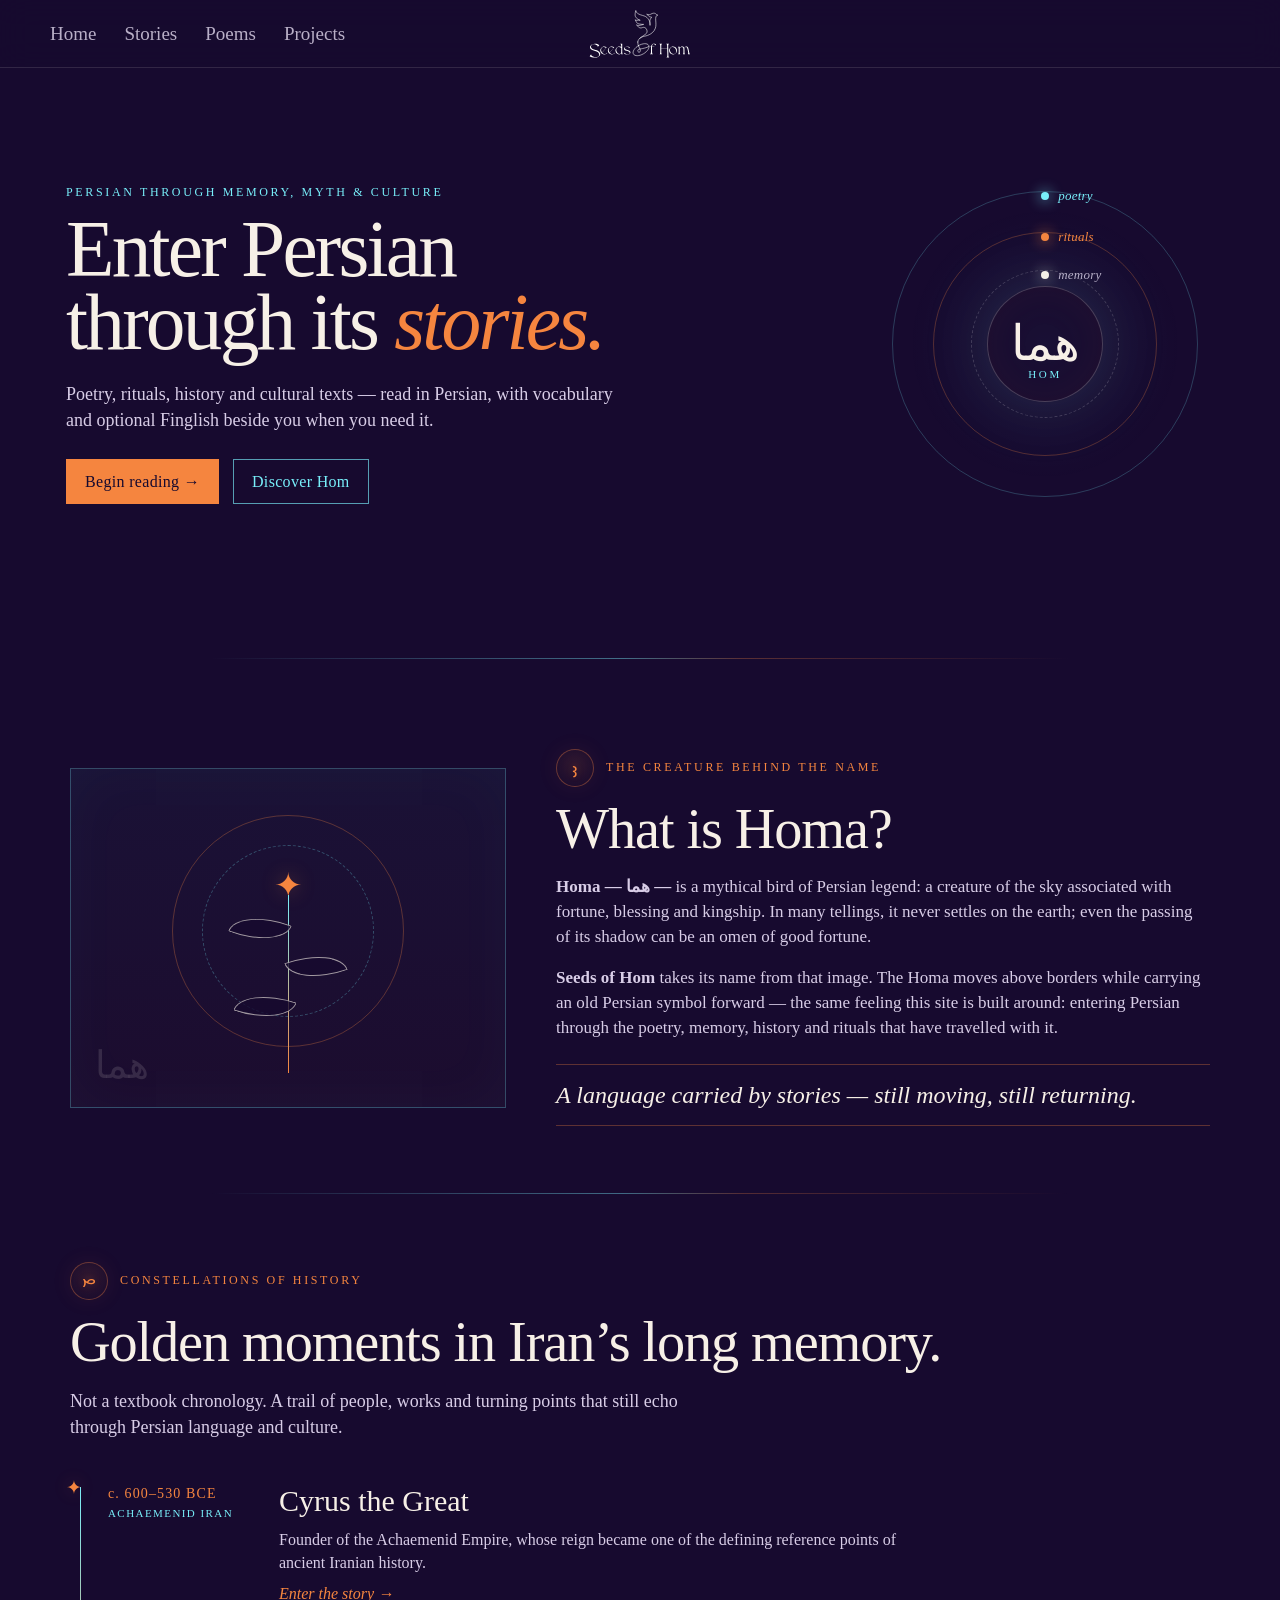
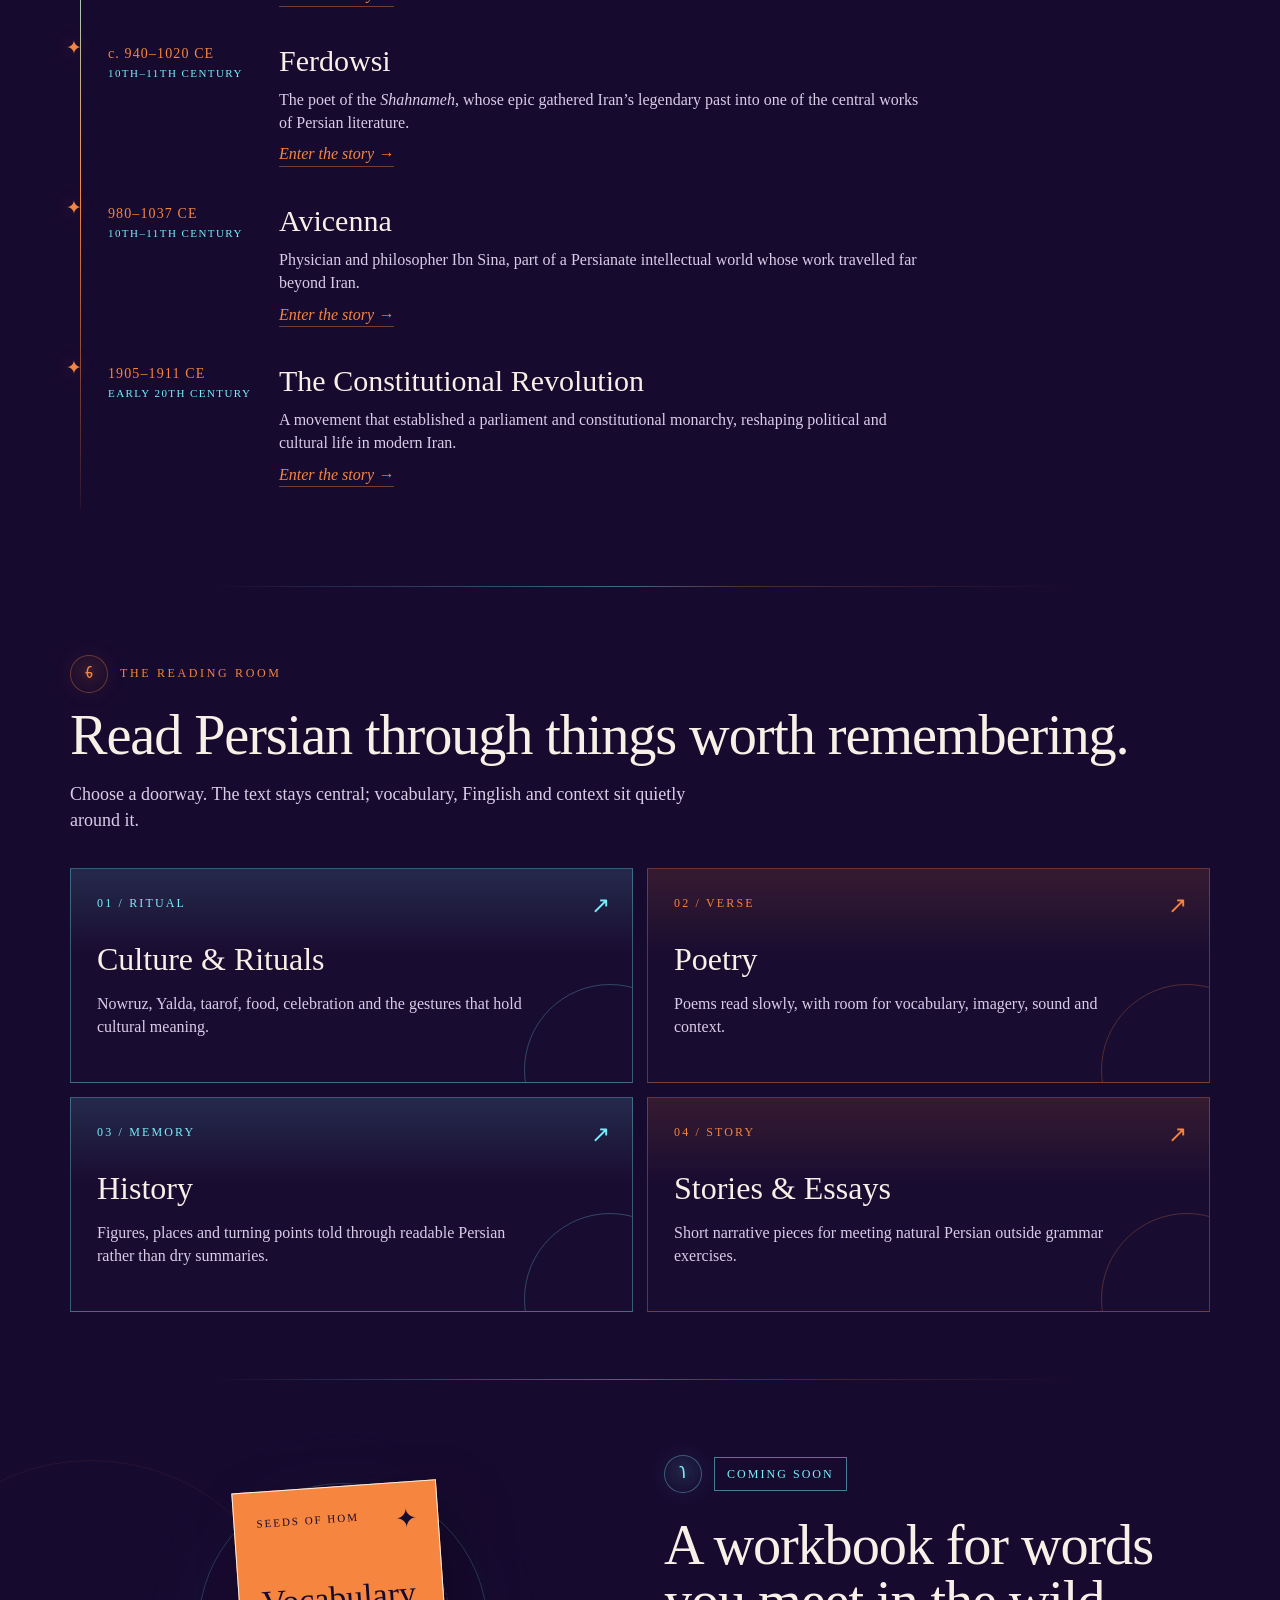
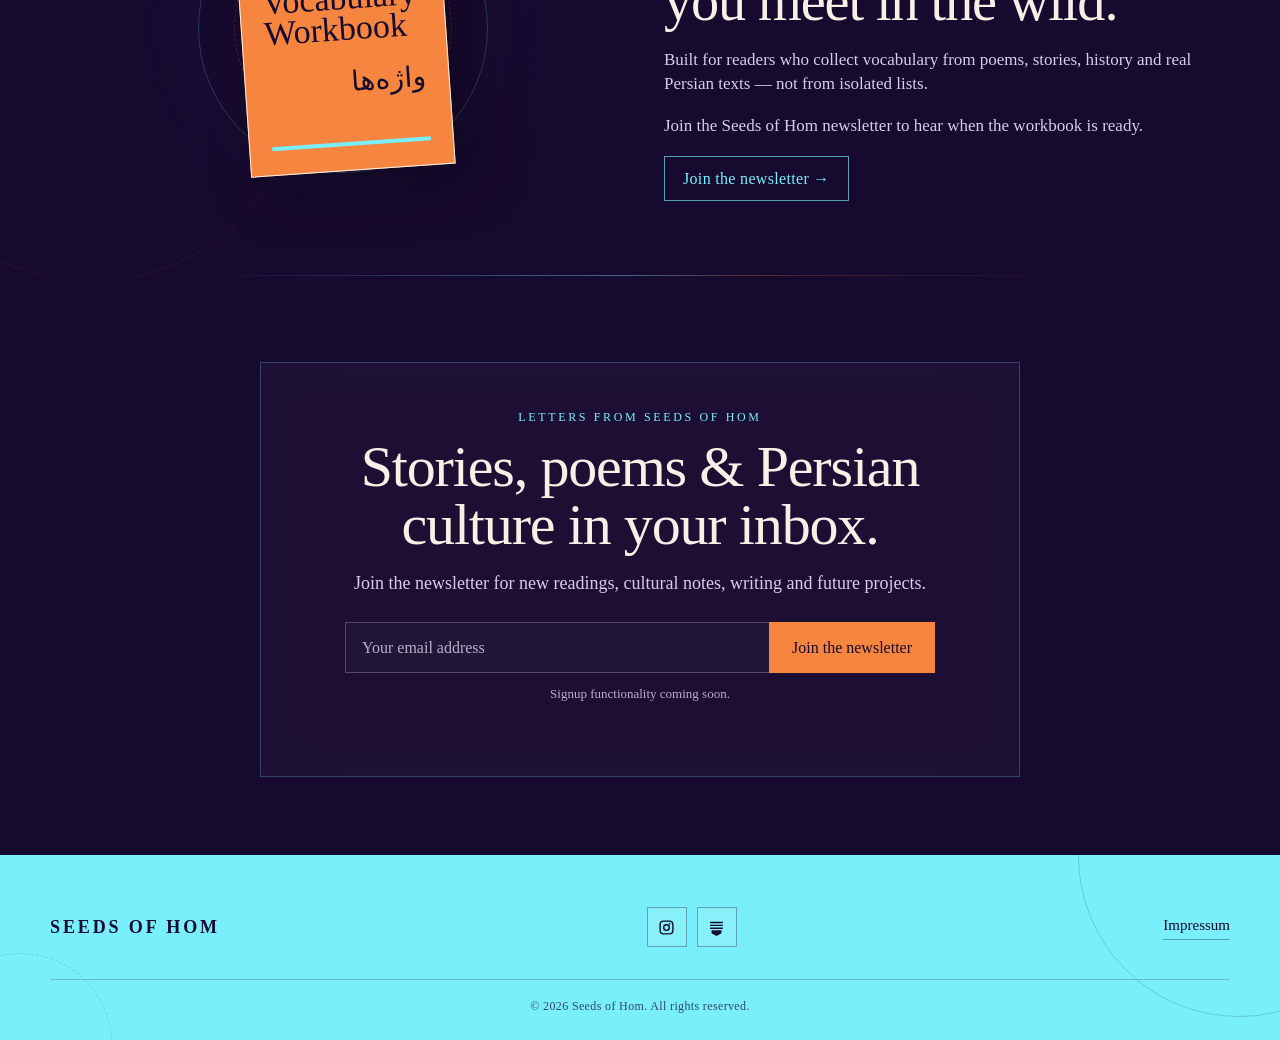
==== commit 8ce6d22a: "index.html" ====
--- a/index.html
+++ b/index.html
@@ -149,18 +149,41 @@
 /* Reading archive */
 .readings{border-bottom:1px solid var(--line)}
 .reading-grid{display:grid;grid-template-columns:repeat(2,1fr);gap:18px;margin-top:58px}
+
+/* ================================================================
+   UNIFIED CARD SYSTEM (matches stories.html)
+   - 1px border in the card's topic color at ~34% opacity
+   - faint gradient wash from the topic color into transparent
+   - soft rise + brighter border + brighter wash on hover
+   - a decorative circle bleeding off the bottom-right corner
+   This is the single "kadr" (frame) shared by every card on the site.
+   ================================================================ */
 .read-card{
-  min-height:310px;padding:34px;border:1px solid rgba(247,240,231,.14);position:relative;overflow:hidden;
-  background:rgba(255,255,255,.015);transition:.25s;
-}
-.read-card:after{content:"";position:absolute;width:170px;height:170px;border-radius:50%;border:1px solid rgba(120,239,250,.10);right:-60px;bottom:-80px}
-.read-card:nth-child(even):after{border-color:rgba(245,133,63,.13)}
-.read-card:hover{border-color:rgba(120,239,250,.48);transform:translateY(-3px);background:rgba(120,239,250,.025)}
-.read-card:nth-child(even):hover{border-color:rgba(245,133,63,.46);background:rgba(245,133,63,.025)}
-.read-card .num{font-size:12px;letter-spacing:.18em;color:var(--orange);text-transform:uppercase}
+  --card-color:var(--cyan);
+  --card-faint:rgba(120,239,250,.14);
+  min-height:310px;padding:34px;position:relative;overflow:hidden;
+  border:1px solid color-mix(in srgb,var(--card-color) 34%,transparent);
+  background:linear-gradient(180deg,var(--card-faint),rgba(255,255,255,.012) 40%);
+  transition:transform .22s ease,border-color .22s ease,background .22s ease;
+}
+.read-card:nth-child(even){
+  --card-color:var(--orange);
+  --card-faint:rgba(245,133,63,.14);
+}
+.read-card:after{
+  content:"";position:absolute;width:170px;height:170px;border-radius:50%;
+  border:1px solid color-mix(in srgb,var(--card-color) 26%,transparent);
+  right:-64px;bottom:-74px;pointer-events:none;
+}
+.read-card:hover{
+  transform:translateY(-3px);
+  border-color:var(--card-color);
+  background:linear-gradient(180deg,color-mix(in srgb,var(--card-color) 20%,transparent),rgba(255,255,255,.015) 42%);
+}
+.read-card .num{font-size:12px;letter-spacing:.18em;color:var(--card-color);text-transform:uppercase}
 .read-card h3{font-size:42px;font-weight:400;margin:42px 0 15px;max-width:420px}
 .read-card p{color:var(--lav);font-size:18px;max-width:440px;margin:0}
-.read-card .arrow{position:absolute;right:28px;top:28px;color:var(--cyan);font-size:23px}
+.read-card .arrow{position:absolute;right:28px;top:28px;color:var(--card-color);font-size:23px}
 
 /* Reading sample */
 .demo{border-bottom:1px solid var(--line);background:linear-gradient(180deg,rgba(120,239,250,.018),rgba(23,10,47,0))}
@@ -1228,9 +1251,6 @@
     padding:13px 12px;
     font-size:16px;
   }
-  .nav-menu a:not(.nav-highlight)::after{
-    display:none;
-  }
   .nav-highlight{
     margin-top:5px;
     text-align:center;
@@ -1828,8 +1848,8 @@
 <style>
 /* FINAL — 40px left/right padding on every section */
 section {
-  padding-left: 92px !important;
-  padding-right: 92px !important;
+  padding-left: 70px !important;
+  padding-right: 70px !important;
 }
 }
 </style>
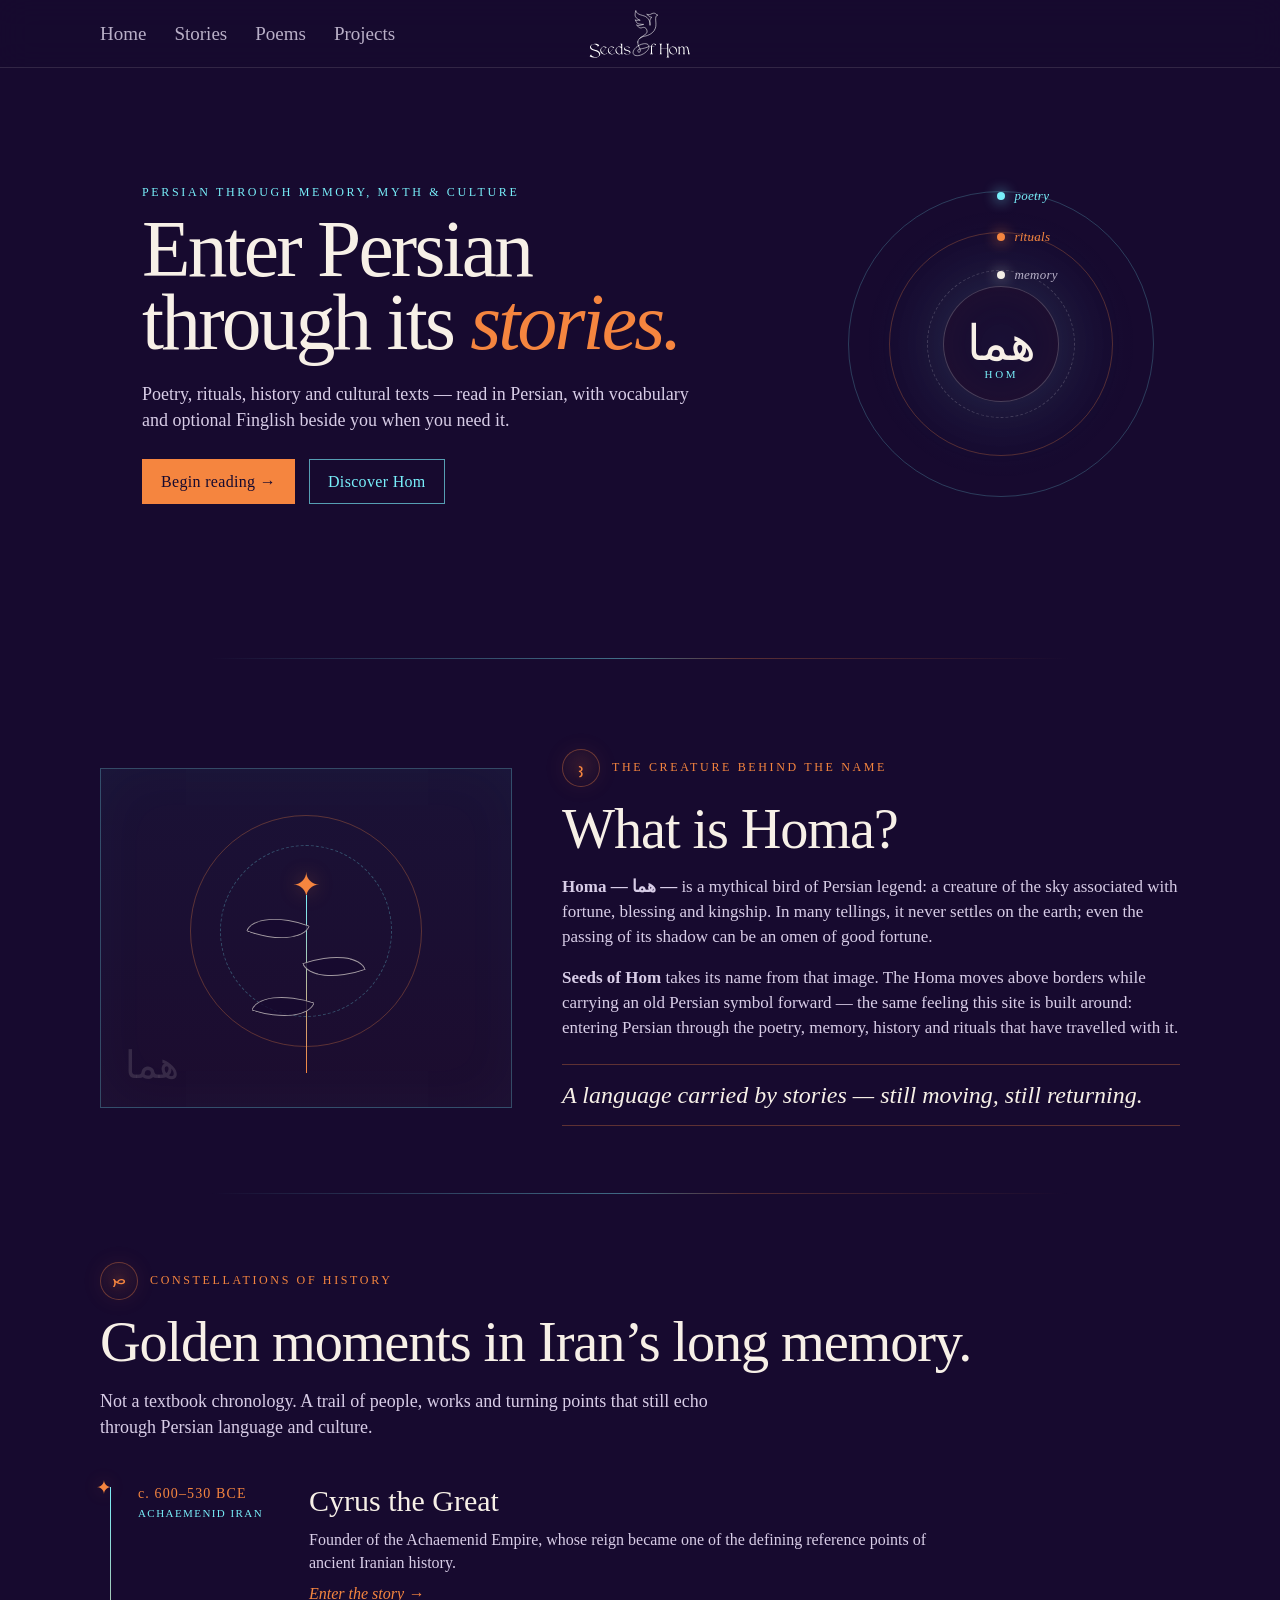
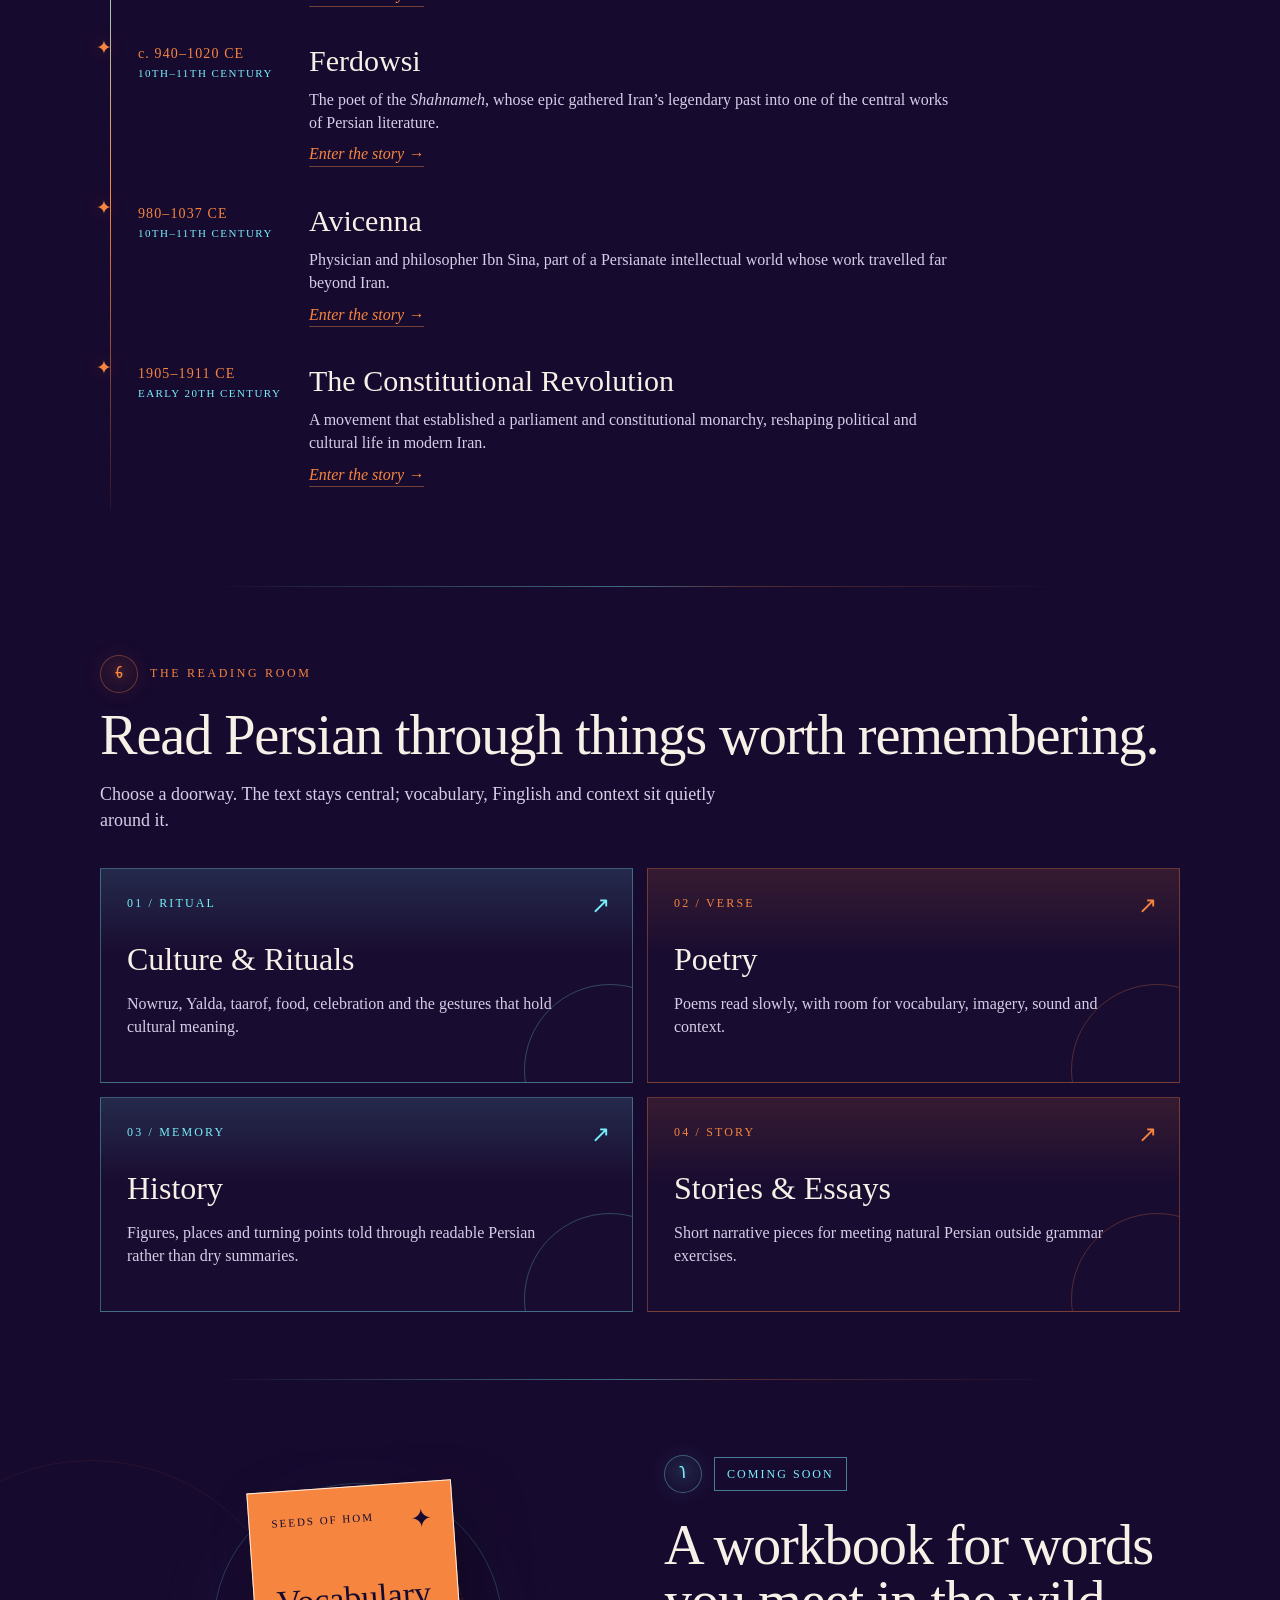
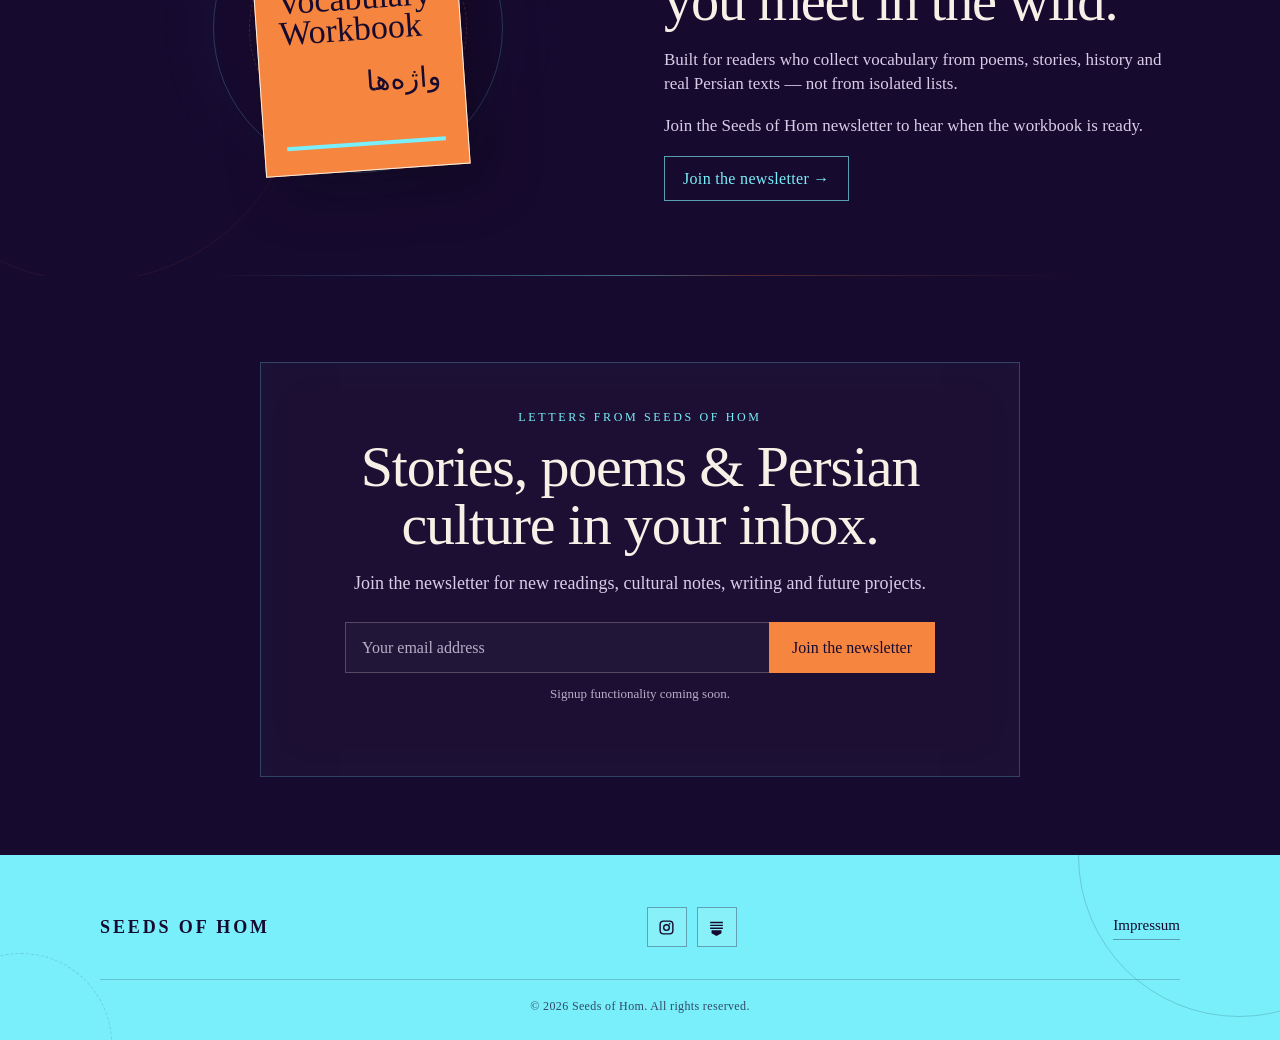
==== commit e1841cd5: "index.html" ====
--- a/index.html
+++ b/index.html
@@ -365,7 +365,6 @@
 }
 
 @media(prefers-reduced-motion:reduce){.orbit{animation:none!important}}
-
 
 /* V9 — repaired orbital hero, fading dividers, Homa creature */
 .hero,.hom-section,.history,.readings,.demo,.workbook,.more{border-bottom:0!important}
@@ -469,7 +468,6 @@
   .orbit,.orbit-label{animation:none!important}
 }
 
-
 /* V12 — invisible logo URL hook + restored hero/Homa fading divider */
 
 /*
@@ -508,8 +506,6 @@
   );
   opacity:1;
 }
-
-
 
 /* V18 — Avestan section medallions */
 .avestan-icon{
@@ -549,8 +545,6 @@
   .hero-logo{max-width:150px;max-height:68px;}
   .hero-divider{width:82vw;margin:20px auto 12px;}
 }
-
-
 
 /* V19 — medallions centered behind section titles */
 .hom-copy,
@@ -649,10 +643,6 @@
   .workbook-copy .soon,
   .workbook-copy .title{padding-left:26px;}
 }
-</style>
-
-
-<style>
 
 /* V21 — Avestan medallions beside the small section labels */
 .avestan-icon{
@@ -702,9 +692,7 @@
   .avestan-icon span{font-size:16px !important}
   .section-kicker-row{gap:10px;margin-bottom:12px}
 }
-</style>
-
-<style>
+
 /* V22 — center “Coming soon” inside its own outlined rectangle only */
 .soon{
   display:inline-flex !important;
@@ -715,10 +703,7 @@
   min-height:34px;
   padding:0 12px !important;
 }
-</style>
-
-
-<style>
+
 /* V23 — scroll reveal for sections */
 .scroll-reveal{
   opacity:0;
@@ -752,10 +737,7 @@
     transition:none !important;
   }
 }
-</style>
-
-
-<style>
+
 /* V24 — mobile scrolling + right-edge overflow repair */
 
 /* Clip horizontal overflow at the ROOT as well as the body.
@@ -835,9 +817,8 @@
     min-height: 100dvh !important;
   }
 }
-</style>
-<style>
- /* V26 — remove visible scrollbars completely */
+
+/* V26 — remove visible scrollbars completely */
 html, body, body * {
   scrollbar-width: none !important;
   -ms-overflow-style: none !important;
@@ -1116,9 +1097,7 @@
   .newsletter .title { margin-left: 0 !important; margin-right: 0 !important; }
   .newsletter p { margin-left: 0 !important; margin-right: 0 !important; }
 }
-</style>
-
-<style>
+
 /* GitHub version — sticky one-page navigation */
 .top-nav{
   position:sticky;
@@ -1256,10 +1235,7 @@
     text-align:center;
   }
 }
-</style>
-
-
-<style>
+
 /* Updated navigation: links left, logo dead-center */
 .top-nav .nav-inner{
   position:relative !important;
@@ -1332,10 +1308,7 @@
     display:flex;
   }
 }
-</style>
-
-
-<style>
+
 /* Menu typography */
 .top-nav,
 .top-nav a,
@@ -1505,10 +1478,7 @@
     flex-direction: column;
   }
 }
-</style>
-
-
-<style>
+
 .sr-only{
   position:absolute !important;
   width:1px !important;
@@ -1520,10 +1490,7 @@
   white-space:nowrap !important;
   border:0 !important;
 }
-</style>
-
-
-<style>
+
 /* Footer upgrade: social icons + Impressum */
 footer.site-footer {
   display: block !important;
@@ -1630,10 +1597,7 @@
     grid-column: 1;
   }
 }
-</style>
-
-
-<style>
+
 /* FINAL FOOTER — polished blue treatment */
 footer.site-footer{
   display:block !important;
@@ -1794,10 +1758,6 @@
   }
 }
 
-</style>
-
-
-<style>
 /* FINAL OVERRIDES — navbar + desktop hero alignment */
 
 /* Larger Times New Roman menu text */
@@ -1842,21 +1802,24 @@
     font-size: 18px !important;
   }
 }
+
+/* Shared centered frame for both pages. */
+:root { --content-width: 1080px; --page-gutter: 24px; }
+.shell, .container, .hero-inner, .nav-inner, .site-footer-inner {
+  width: min(var(--content-width), calc(100% - 2 * var(--page-gutter))) !important;
+  max-width: none !important;
+  margin-inline: auto !important;
+}
+@media (max-width: 700px) { :root { --page-gutter: 18px; } }
+
+/* Section backgrounds span the viewport; content stays in the frame. */
+section, .hero { padding-left: 0 !important; padding-right: 0 !important; }
+@media (max-width: 700px) {
+  section, .hero { padding-left: 0 !important; padding-right: 0 !important; }
+}
 </style>
-
-
-<style>
-/* FINAL — 40px left/right padding on every section */
-section {
-  padding-left: 70px !important;
-  padding-right: 70px !important;
-}
-}
-</style>
-
 </head>
 <body>
-
 
 <nav class="top-nav" aria-label="Main navigation">
   <div class="nav-inner">
@@ -1881,7 +1844,7 @@
 
     <div class="nav-menu" id="nav-menu">
       <a href="#top">Home</a>
-      <a href="#stories">Stories</a>
+      <a href="./stories.html">Stories</a>
       <a href="#poems">Poems</a>
       <a href="#projects">Projects</a>
     </div>
@@ -1889,11 +1852,8 @@
   </div>
 </nav>
 
-
 <div class="site-bg"></div>
 <div class="site-stars"></div>
-
-
 
 <header class="hero" id="top">
   <div class="hero-inner">
@@ -1992,7 +1952,6 @@
   </div>
 </section>
 
-
 <section class="workbook" id="workbook">
   <div class="container workbook-grid">
 
@@ -2043,8 +2002,6 @@
   </div>
 
 </section>
-
-
 
 <script>
 /* V23 — reveal sections as they enter the viewport */
@@ -2075,13 +2032,11 @@
 });
 </script>
 
-
 <script>
 /* V28 — keep navigation native.
    Full-page links use target="_top" in the HTML so Hostinger cannot trap
    the destination inside the custom-code frame. */
 </script>
-
 
 <script>
 /* Sticky navigation — mobile menu */
@@ -2104,7 +2059,6 @@
   });
 });
 </script>
-
 
 <section class="newsletter-signup" id="newsletter">
   <div class="newsletter-signup-inner">
@@ -2132,7 +2086,6 @@
   </div>
 </section>
 
-
 <footer class="site-footer">
   <div class="site-footer-inner">
 
@@ -2167,7 +2120,6 @@
   </div>
 </footer>
 
-
 <script>
 document.addEventListener("DOMContentLoaded", () => {
   const year = document.getElementById("footer-year");
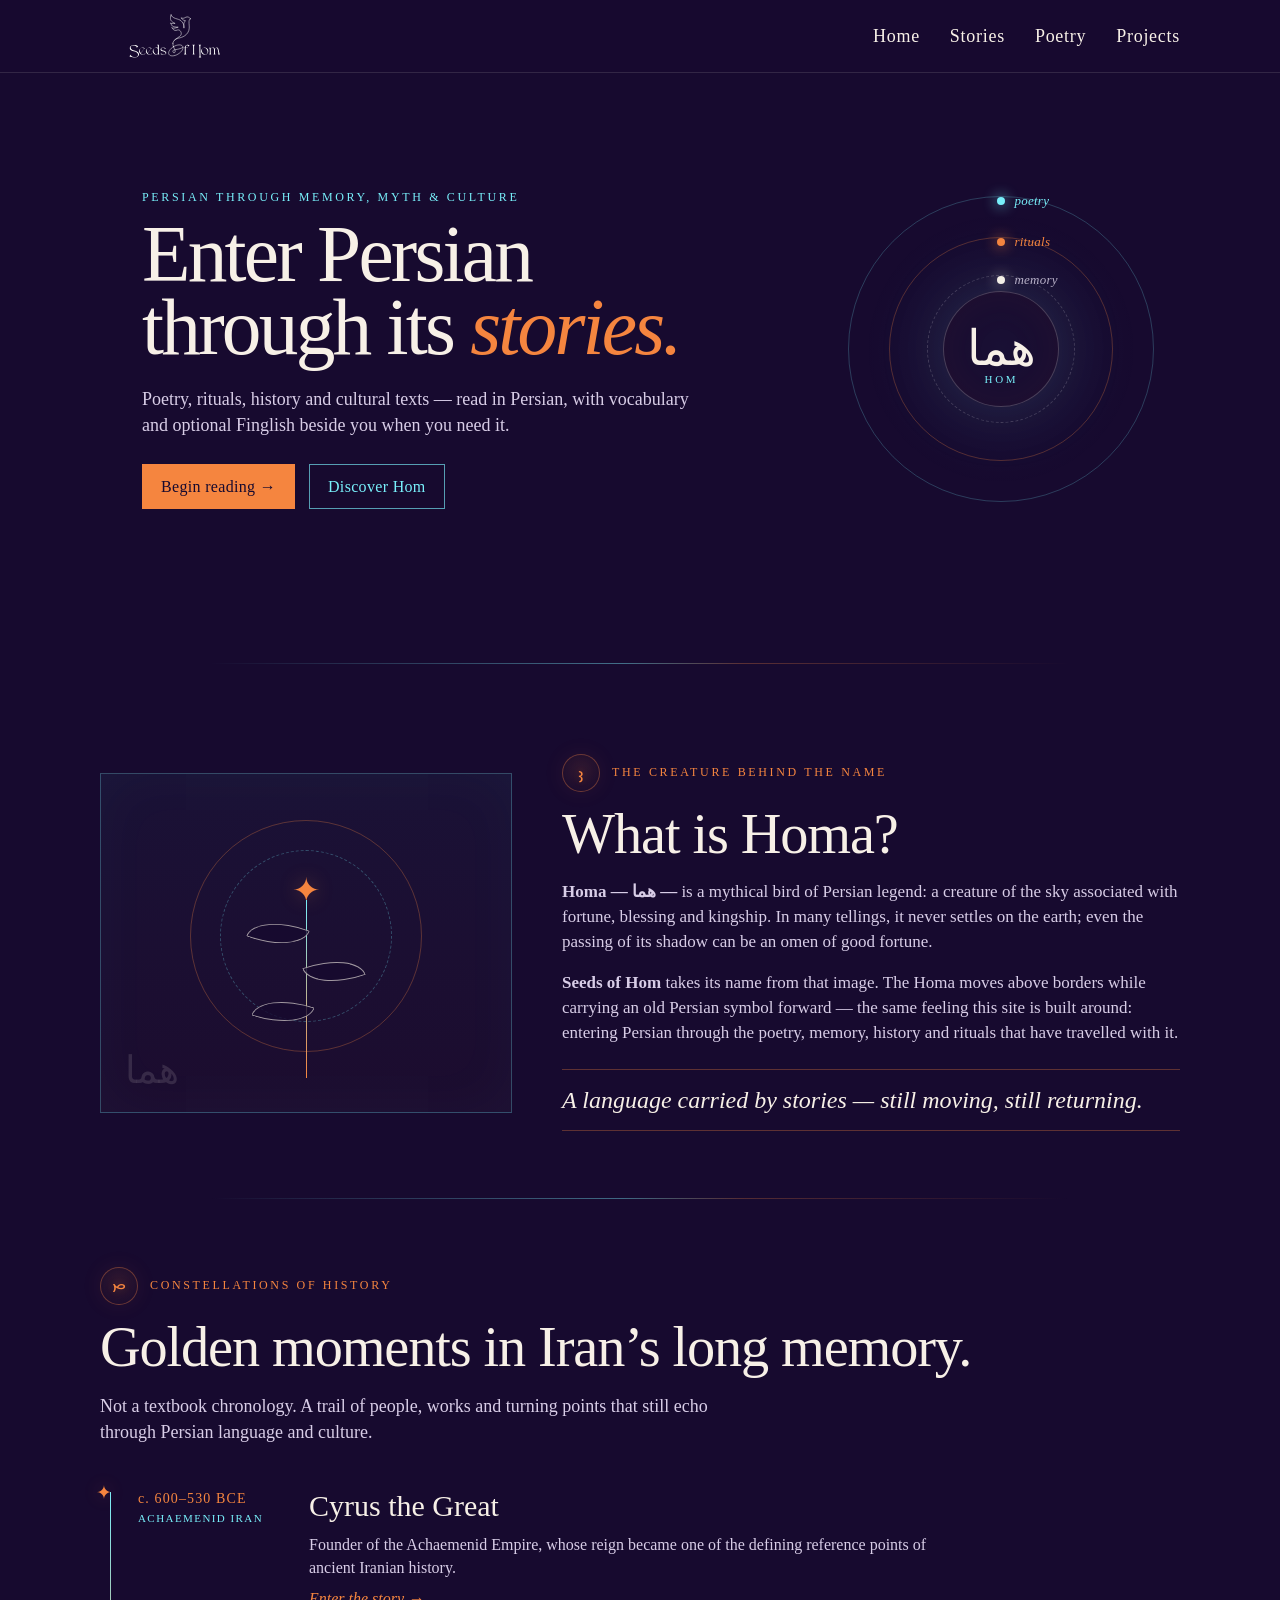
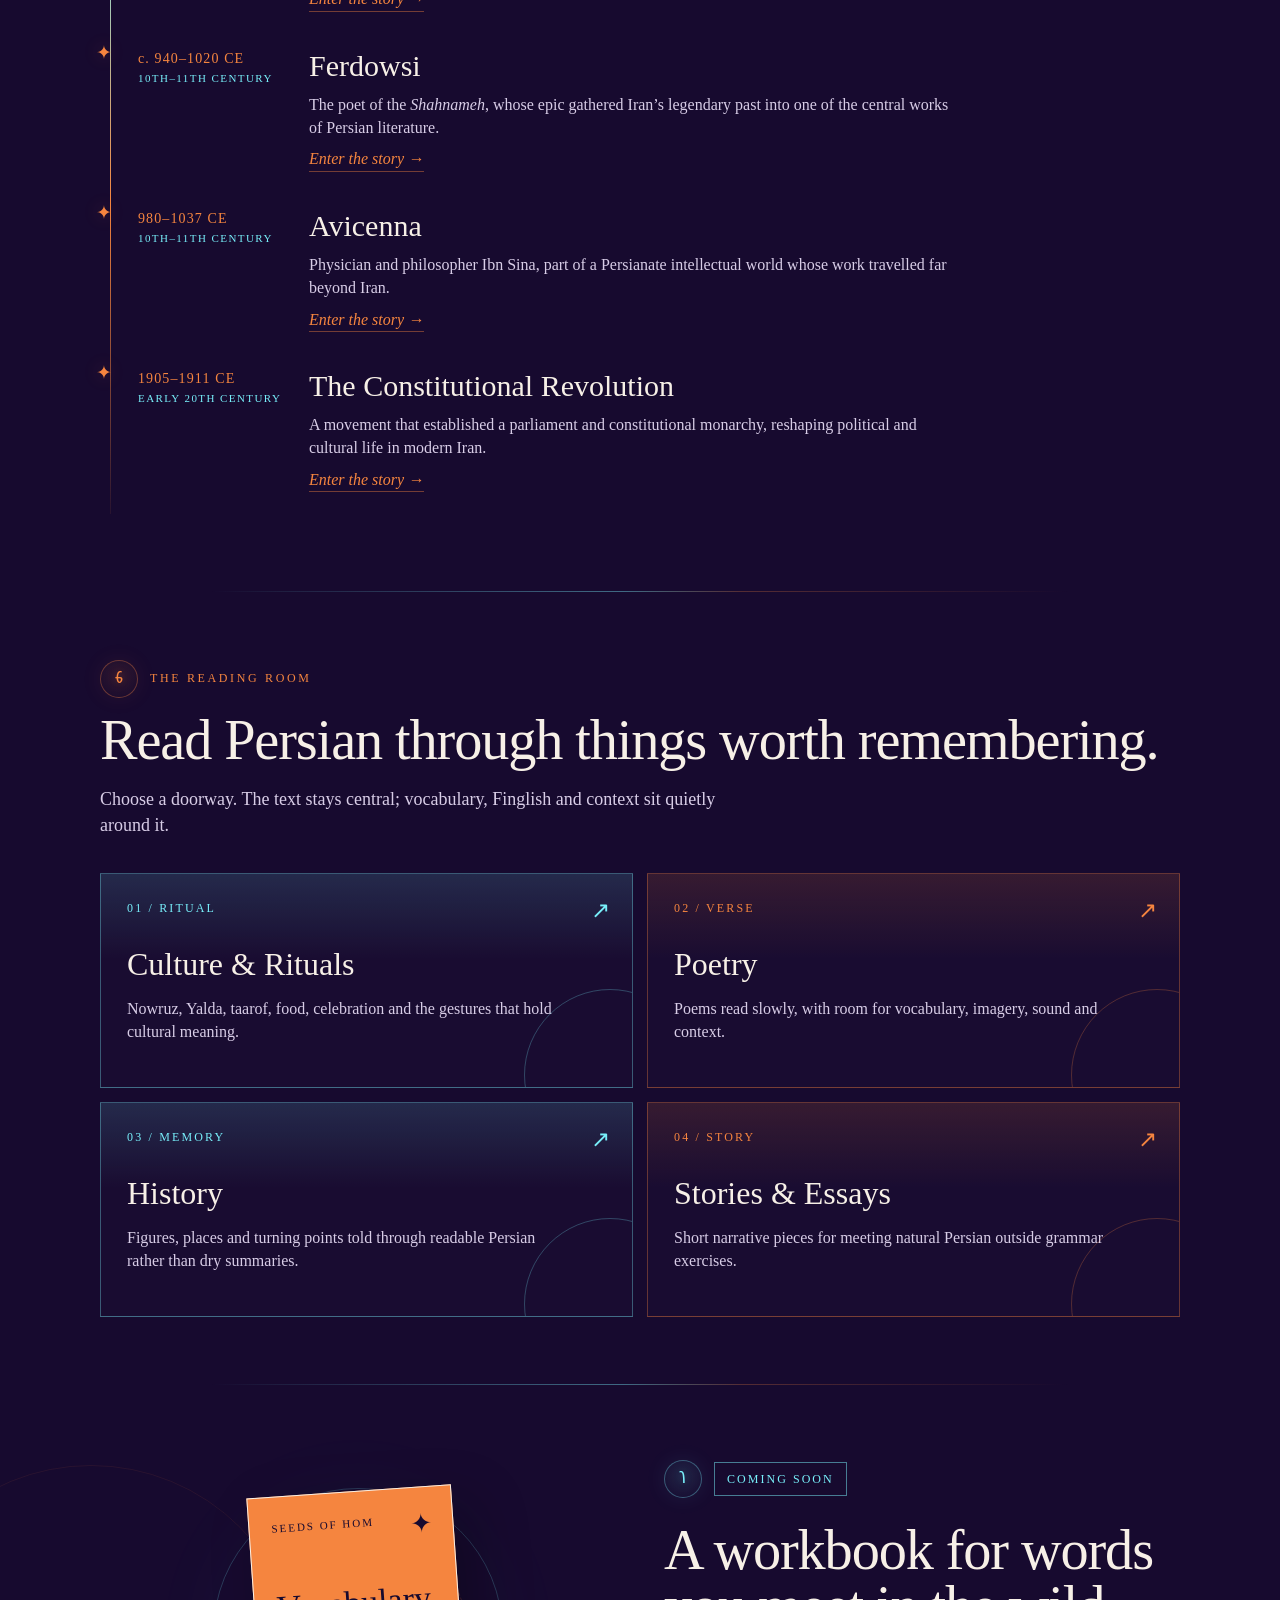
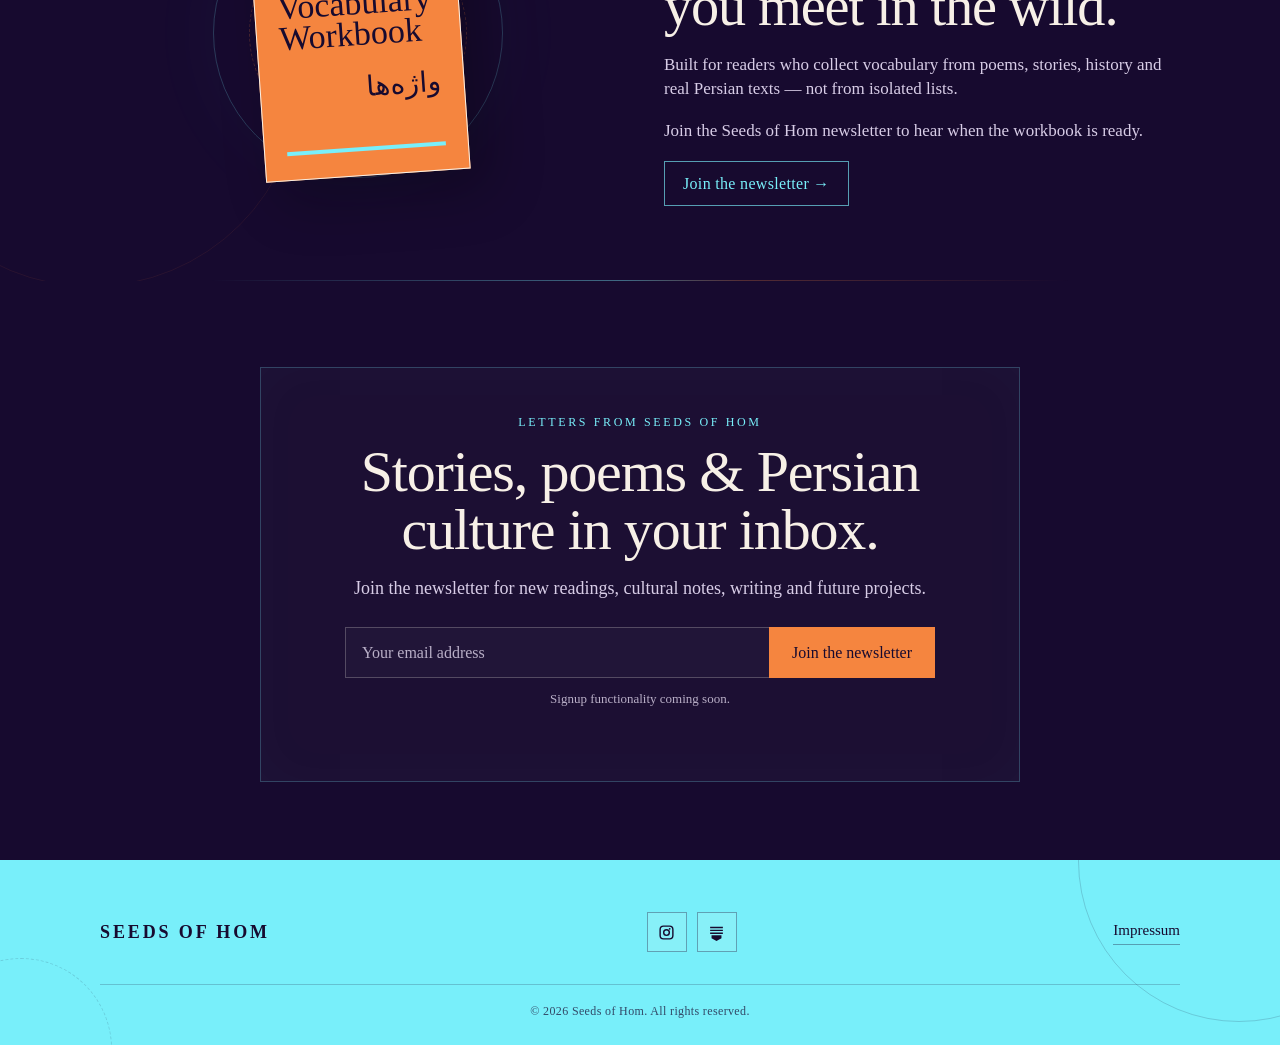
==== commit 575b5384: "index.html" ====
--- a/index.html
+++ b/index.html
@@ -1098,223 +1098,171 @@
   .newsletter p { margin-left: 0 !important; margin-right: 0 !important; }
 }
 
-/* GitHub version — sticky one-page navigation */
-.top-nav{
-  position:sticky;
-  top:0;
-  z-index:9999;
-  height:68px;
-  background:rgba(23,10,47,.90);
+
+/* ================================
+   SITE NAVIGATION
+   ================================ */
+
+.site-header{
+  position:relative;
+  z-index:80;
+  background:rgba(23,10,47,.96);
   border-bottom:1px solid rgba(247,240,231,.12);
-  backdrop-filter:blur(16px);
-  -webkit-backdrop-filter:blur(16px);
-}
-.nav-inner{
-  width:min(1180px,calc(100% - 48px));
-  height:100%;
+}
+
+.site-nav-inner{
+  width:min(var(--content-width), calc(100% - 2 * var(--page-gutter)));
   margin:0 auto;
+  min-height:72px;
   display:flex;
   align-items:center;
   justify-content:space-between;
   gap:28px;
 }
-.nav-brand{
-  flex:0 0 auto;
-  color:var(--ivory);
-  font-size:14px;
-  letter-spacing:.16em;
-  text-transform:uppercase;
-  white-space:nowrap;
-}
-.nav-menu{
+
+/* LOGO LEFT */
+
+.site-logo{
+  display:flex;
+  align-items:center;
+  width:150px;
+  flex:0 0 150px;
+  text-decoration:none;
+}
+
+.site-logo img{
+  display:block;
+  width:100%;
+  height:auto;
+  max-height:44px;
+  object-fit:contain;
+}
+
+/* MENU RIGHT */
+
+.site-menu{
+  margin-left:auto;
   display:flex;
   align-items:center;
   justify-content:flex-end;
-  gap:28px;
-}
-.nav-menu a{
+  gap:30px;
+}
+
+.site-menu a{
   position:relative;
-  color:var(--muted);
-  font-size:15px;
-  transition:color .2s ease;
-}
-.nav-menu a:not(.nav-highlight)::after{
+  color:#F7F0E7;
+  text-decoration:none;
+  font-size:18px;
+  letter-spacing:.04em;
+  white-space:nowrap;
+  transition:color .18s ease;
+}
+
+.site-menu a::after{
   content:"";
   position:absolute;
   left:0;
-  right:100%;
-  bottom:-8px;
+  right:0;
+  bottom:-7px;
   height:1px;
-  background:var(--cyan);
-  transition:right .22s ease;
-}
-.nav-menu a:hover{
-  color:var(--ivory);
-}
-.nav-menu a:hover::after{
+  background:#F5853F;
+  transform:scaleX(0);
+  transform-origin:left;
+  transition:transform .18s ease;
+}
+
+.site-menu a:hover{
+  color:#78EFFA;
+}
+
+.site-menu a:hover::after{
+  transform:scaleX(1);
+}
+
+
+/* ================================
+   MOBILE MENU
+   ================================ */
+
+.site-menu-mobile{
+  display:none;
+  position:relative;
+  margin-left:auto;
+}
+
+.site-menu-mobile summary{
+  list-style:none;
+  cursor:pointer;
+  border:1px solid rgba(120,239,250,.42);
+  color:#78EFFA;
+  padding:8px 12px;
+  min-width:70px;
+  text-align:center;
+  font-size:.78rem;
+  letter-spacing:.08em;
+  text-transform:uppercase;
+}
+
+.site-menu-mobile summary::-webkit-details-marker{
+  display:none;
+}
+
+.mobile-menu-panel{
+  position:absolute;
   right:0;
-}
-.nav-highlight{
-  color:var(--orange)!important;
-  border:1px solid rgba(245,133,63,.52);
-  padding:8px 13px;
-}
-.nav-highlight:hover{
-  background:rgba(245,133,63,.08);
-}
-.nav-toggle{
-  display:none;
-  width:42px;
-  height:42px;
-  padding:0;
-  border:1px solid rgba(247,240,231,.18);
-  background:transparent;
-  color:var(--ivory);
-  cursor:pointer;
-  align-items:center;
-  justify-content:center;
-}
-.nav-toggle-lines,
-.nav-toggle-lines::before,
-.nav-toggle-lines::after{
+  top:calc(100% + 10px);
+  width:190px;
+  padding:8px;
+  background:#21103C;
+  border:1px solid rgba(120,239,250,.28);
+  box-shadow:0 18px 45px rgba(0,0,0,.28);
+  z-index:100;
+}
+
+.mobile-menu-panel a{
   display:block;
-  width:18px;
-  height:1px;
-  background:currentColor;
-  position:relative;
-  transition:.2s ease;
-}
-.nav-toggle-lines::before,
-.nav-toggle-lines::after{
-  content:"";
-  position:absolute;
-  left:0;
-}
-.nav-toggle-lines::before{top:-6px}
-.nav-toggle-lines::after{top:6px}
-
-#top,#hom,#history,#readings,#workbook{
-  scroll-margin-top:88px;
-}
-
-@media(max-width:820px){
-  .top-nav{height:62px}
-  .nav-inner{
-    width:min(100% - 32px,1180px);
-  }
-  .nav-brand{
-    font-size:12px;
-    letter-spacing:.13em;
-  }
-  .nav-toggle{
-    display:inline-flex;
-  }
-  .nav-menu{
+  color:#F7F0E7;
+  text-decoration:none;
+  padding:10px 11px;
+  border-bottom:1px solid rgba(247,240,231,.09);
+  font-size:.9rem;
+}
+
+.mobile-menu-panel a:last-child{
+  border-bottom:0;
+}
+
+.mobile-menu-panel a:hover{
+  color:#F5853F;
+  background:rgba(255,255,255,.025);
+}
+
+
+/* ================================
+   MOBILE
+   ================================ */
+
+@media(max-width:700px){
+
+  .site-nav-inner{
+    min-height:62px;
+  }
+
+  .site-logo{
+    width:112px;
+    flex-basis:112px;
+  }
+
+  .site-menu{
     display:none;
-    position:absolute;
-    top:62px;
-    left:16px;
-    right:16px;
-    padding:12px;
-    flex-direction:column;
-    align-items:stretch;
-    gap:0;
-    background:rgba(23,10,47,.98);
-    border:1px solid rgba(247,240,231,.14);
-    box-shadow:0 18px 45px rgba(0,0,0,.26);
-  }
-  .nav-menu.open{
-    display:flex;
-  }
-  .nav-menu a{
-    padding:13px 12px;
-    font-size:16px;
-  }
-  .nav-highlight{
-    margin-top:5px;
-    text-align:center;
-  }
-}
-
-/* Updated navigation: links left, logo dead-center */
-.top-nav .nav-inner{
-  position:relative !important;
-  display:flex !important;
-  align-items:center !important;
-  justify-content:space-between !important;
-}
-
-.nav-links-left{
-  display:flex;
-  align-items:center;
-  gap:28px;
-  z-index:2;
-}
-
-.nav-links-left a{
-  color:var(--muted);
-  font-size:15px;
-  transition:color .2s ease;
-}
-
-.nav-links-left a:hover{
-  color:var(--cyan);
-}
-
-.nav-logo{
-  position:absolute;
-  left:50%;
-  top:50%;
-  transform:translate(-50%,-50%);
-  display:flex;
-  align-items:center;
-  justify-content:center;
-  z-index:3;
-}
-
-.nav-logo img{
-  display:block;
-  height:42px;
-  width:auto;
-  max-width:170px;
-  object-fit:contain;
-}
-
-.nav-toggle,
-.nav-menu{
-  display:none;
-}
-
-@media(max-width:820px){
-  .nav-links-left{
-    display:none;
-  }
-
-  .nav-toggle{
-    display:inline-flex;
-    margin-left:auto;
-  }
-
-  .nav-logo img{
-    height:38px;
-    max-width:145px;
-  }
-
-  .nav-menu{
-    display:none;
-  }
-
-  .nav-menu.open{
-    display:flex;
-  }
-}
-
-/* Menu typography */
-.top-nav,
-.top-nav a,
-.top-nav button {
-  font-family: "Times New Roman", Times, serif !important;
-}
+  }
+
+  .site-menu-mobile{
+    display:block;
+  }
+
+}
+
 
 /* Newsletter signup */
 .newsletter-signup {
@@ -1758,22 +1706,7 @@
   }
 }
 
-/* FINAL OVERRIDES — navbar + desktop hero alignment */
-
-/* Larger Times New Roman menu text */
-.nav-links-left a,
-.nav-menu a {
-  font-family: "Times New Roman", Times, serif !important;
-  font-size: 19px !important;
-}
-
-/* Slightly larger centered logo */
-.nav-logo img {
-  height: 48px !important;
-  width: auto !important;
-  max-width: 190px !important;
-  object-fit: contain !important;
-}
+/* FINAL OVERRIDES — desktop hero alignment */
 
 /* Move the complete desktop hero composition a little to the right */
 @media (min-width: 821px) {
@@ -1792,20 +1725,11 @@
   .hero-inner {
     transform: none !important;
   }
-
-  .nav-logo img {
-    height: 40px !important;
-    max-width: 155px !important;
-  }
-
-  .nav-menu a {
-    font-size: 18px !important;
-  }
 }
 
 /* Shared centered frame for both pages. */
 :root { --content-width: 1080px; --page-gutter: 24px; }
-.shell, .container, .hero-inner, .nav-inner, .site-footer-inner {
+.shell, .container, .hero-inner, .site-nav-inner, .site-footer-inner {
   width: min(var(--content-width), calc(100% - 2 * var(--page-gutter))) !important;
   max-width: none !important;
   margin-inline: auto !important;
@@ -1821,36 +1745,38 @@
 </head>
 <body>
 
-<nav class="top-nav" aria-label="Main navigation">
-  <div class="nav-inner">
-
-    <div class="nav-links-left">
-      <a href="#top">Home</a>
-      <a href="./stories.html">Stories</a>
-      <a href="#poems">Poems</a>
-      <a href="#projects">Projects</a>
-    </div>
-
-    <a class="nav-logo" href="#top" aria-label="Seeds of Hom home">
+
+<header class="site-header">
+  <div class="site-nav-inner">
+
+    <!-- LOGO LEFT -->
+    <a class="site-logo" href="./index.html" aria-label="Seeds of Hom home">
       <img src="./vertical logo.svg" alt="Seeds of Hom">
     </a>
 
-    <button class="nav-toggle" type="button"
-            aria-label="Open navigation"
-            aria-expanded="false"
-            aria-controls="nav-menu">
-      <span class="nav-toggle-lines"></span>
-    </button>
-
-    <div class="nav-menu" id="nav-menu">
-      <a href="#top">Home</a>
+    <!-- MENU RIGHT -->
+    <nav class="site-menu" aria-label="Main navigation">
+      <a href="./index.html">Home</a>
       <a href="./stories.html">Stories</a>
-      <a href="#poems">Poems</a>
-      <a href="#projects">Projects</a>
-    </div>
+      <a href="./poetry.html">Poetry</a>
+      <a href="./projects.html">Projects</a>
+    </nav>
+
+    <!-- MOBILE MENU -->
+    <details class="site-menu-mobile">
+      <summary>Menu</summary>
+
+      <nav class="mobile-menu-panel" aria-label="Mobile navigation">
+        <a href="./index.html">Home</a>
+        <a href="./stories.html">Stories</a>
+        <a href="./poetry.html">Poetry</a>
+        <a href="./projects.html">Projects</a>
+      </nav>
+    </details>
 
   </div>
-</nav>
+</header>
+
 
 <div class="site-bg"></div>
 <div class="site-stars"></div>
@@ -1863,7 +1789,7 @@
       <p>Poetry, rituals, history and cultural texts — read in Persian, with vocabulary and optional Finglish beside you when you need it.</p>
       <div class="actions">
         <a class="btn"
-   href="https://www.seedsofhom.com/graded-persian-stories" target="_top">
+   href="./stories.html" target="_top">
   Begin reading →
 </a>
         <a class="btn ghost" href="#hom">Discover Hom</a>
@@ -1919,7 +1845,7 @@
     <div class="timeline">
       <article class="moment">
         <div class="era"><strong>c. 600–530 BCE</strong><span>Achaemenid Iran</span></div>
-        <div><h3>Cyrus the Great</h3><p>Founder of the Achaemenid Empire, whose reign became one of the defining reference points of ancient Iranian history.</p><a href="https://www.seedsofhom.com/cyrus" target="_top">Enter the story →</a></div>
+        <div><h3>Cyrus the Great</h3><p>Founder of the Achaemenid Empire, whose reign became one of the defining reference points of ancient Iranian history.</p><a href="stories/cyrus.html" target="_top">Enter the story →</a></div>
       </article>
       <article class="moment">
         <div class="era"><strong>c. 940–1020 CE</strong><span>10th–11th century</span></div>
@@ -2032,34 +1958,6 @@
 });
 </script>
 
-<script>
-/* V28 — keep navigation native.
-   Full-page links use target="_top" in the HTML so Hostinger cannot trap
-   the destination inside the custom-code frame. */
-</script>
-
-<script>
-/* Sticky navigation — mobile menu */
-document.addEventListener("DOMContentLoaded", () => {
-  const toggle = document.querySelector(".nav-toggle");
-  const menu = document.querySelector(".nav-menu");
-
-  if (!toggle || !menu) return;
-
-  toggle.addEventListener("click", () => {
-    const isOpen = menu.classList.toggle("open");
-    toggle.setAttribute("aria-expanded", String(isOpen));
-  });
-
-  menu.querySelectorAll("a").forEach(link => {
-    link.addEventListener("click", () => {
-      menu.classList.remove("open");
-      toggle.setAttribute("aria-expanded", "false");
-    });
-  });
-});
-</script>
-
 <section class="newsletter-signup" id="newsletter">
   <div class="newsletter-signup-inner">
     <div class="kicker">Letters from Seeds of Hom</div>
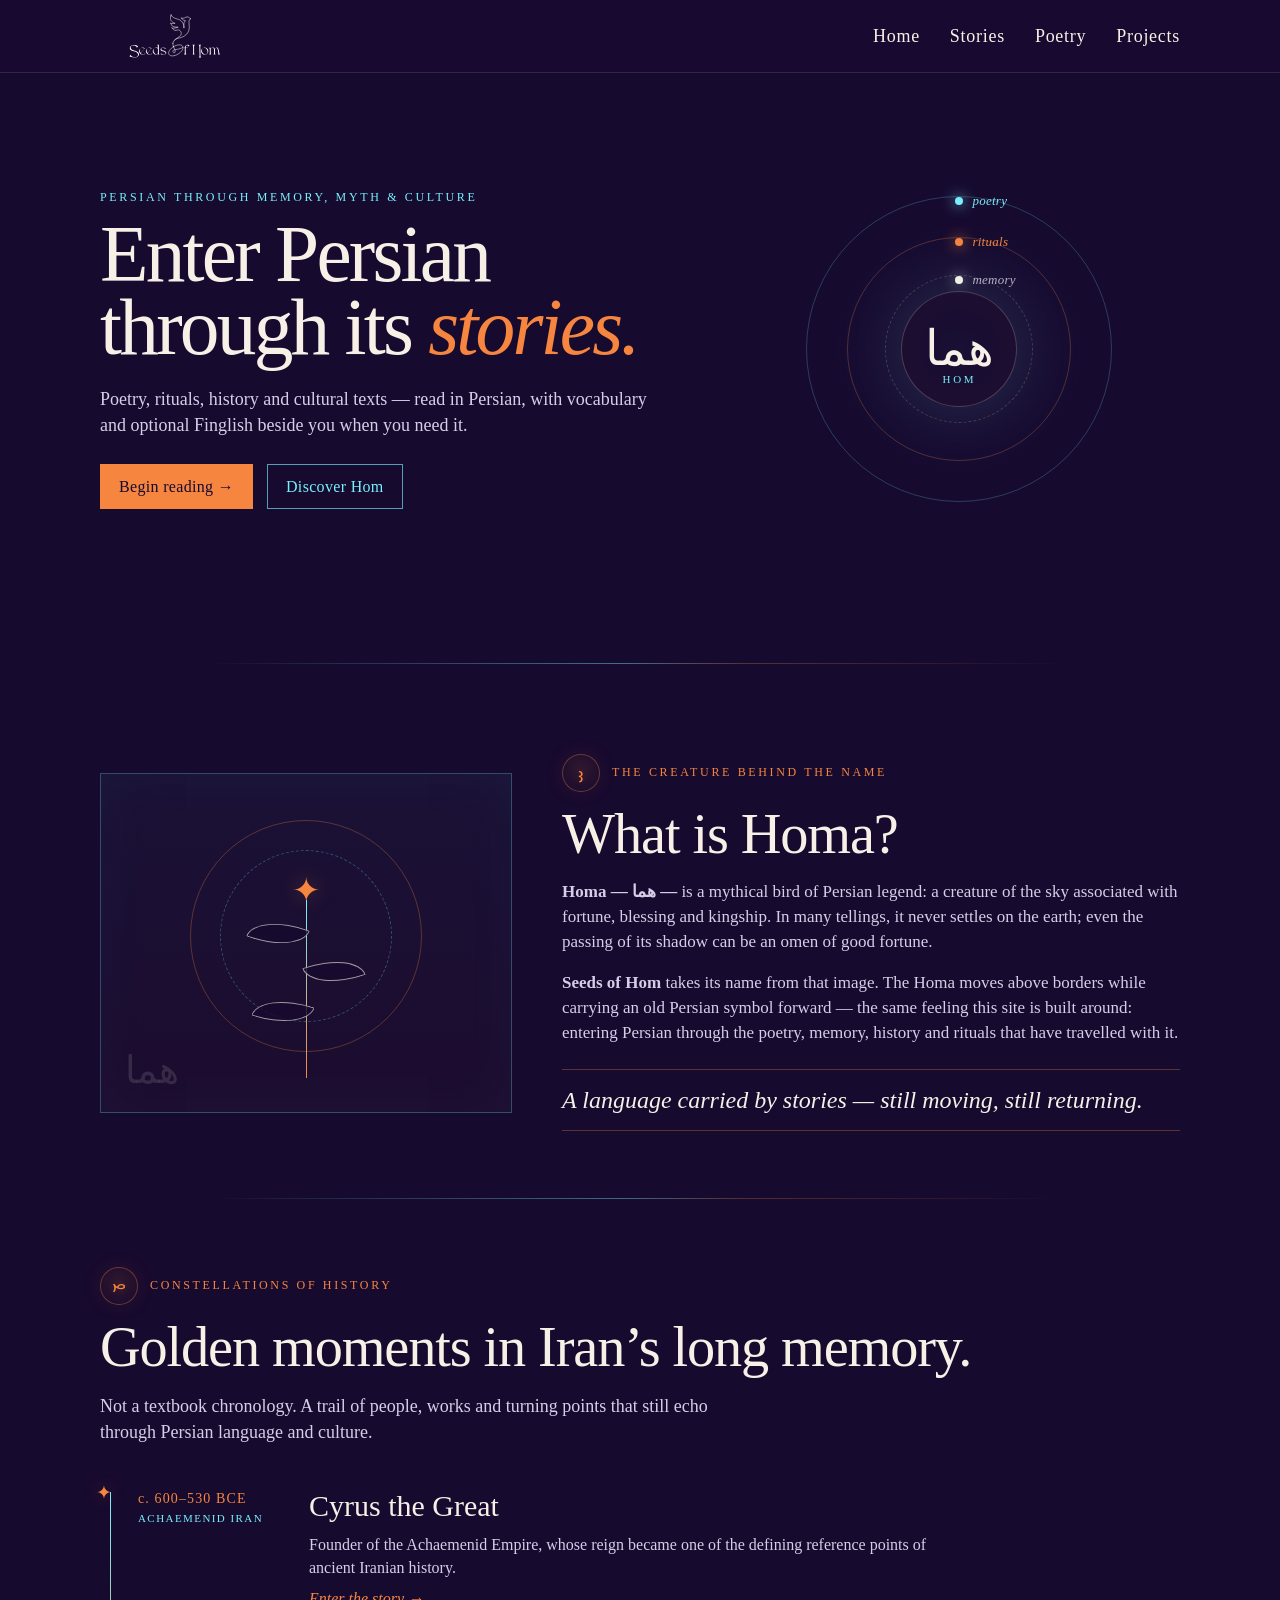
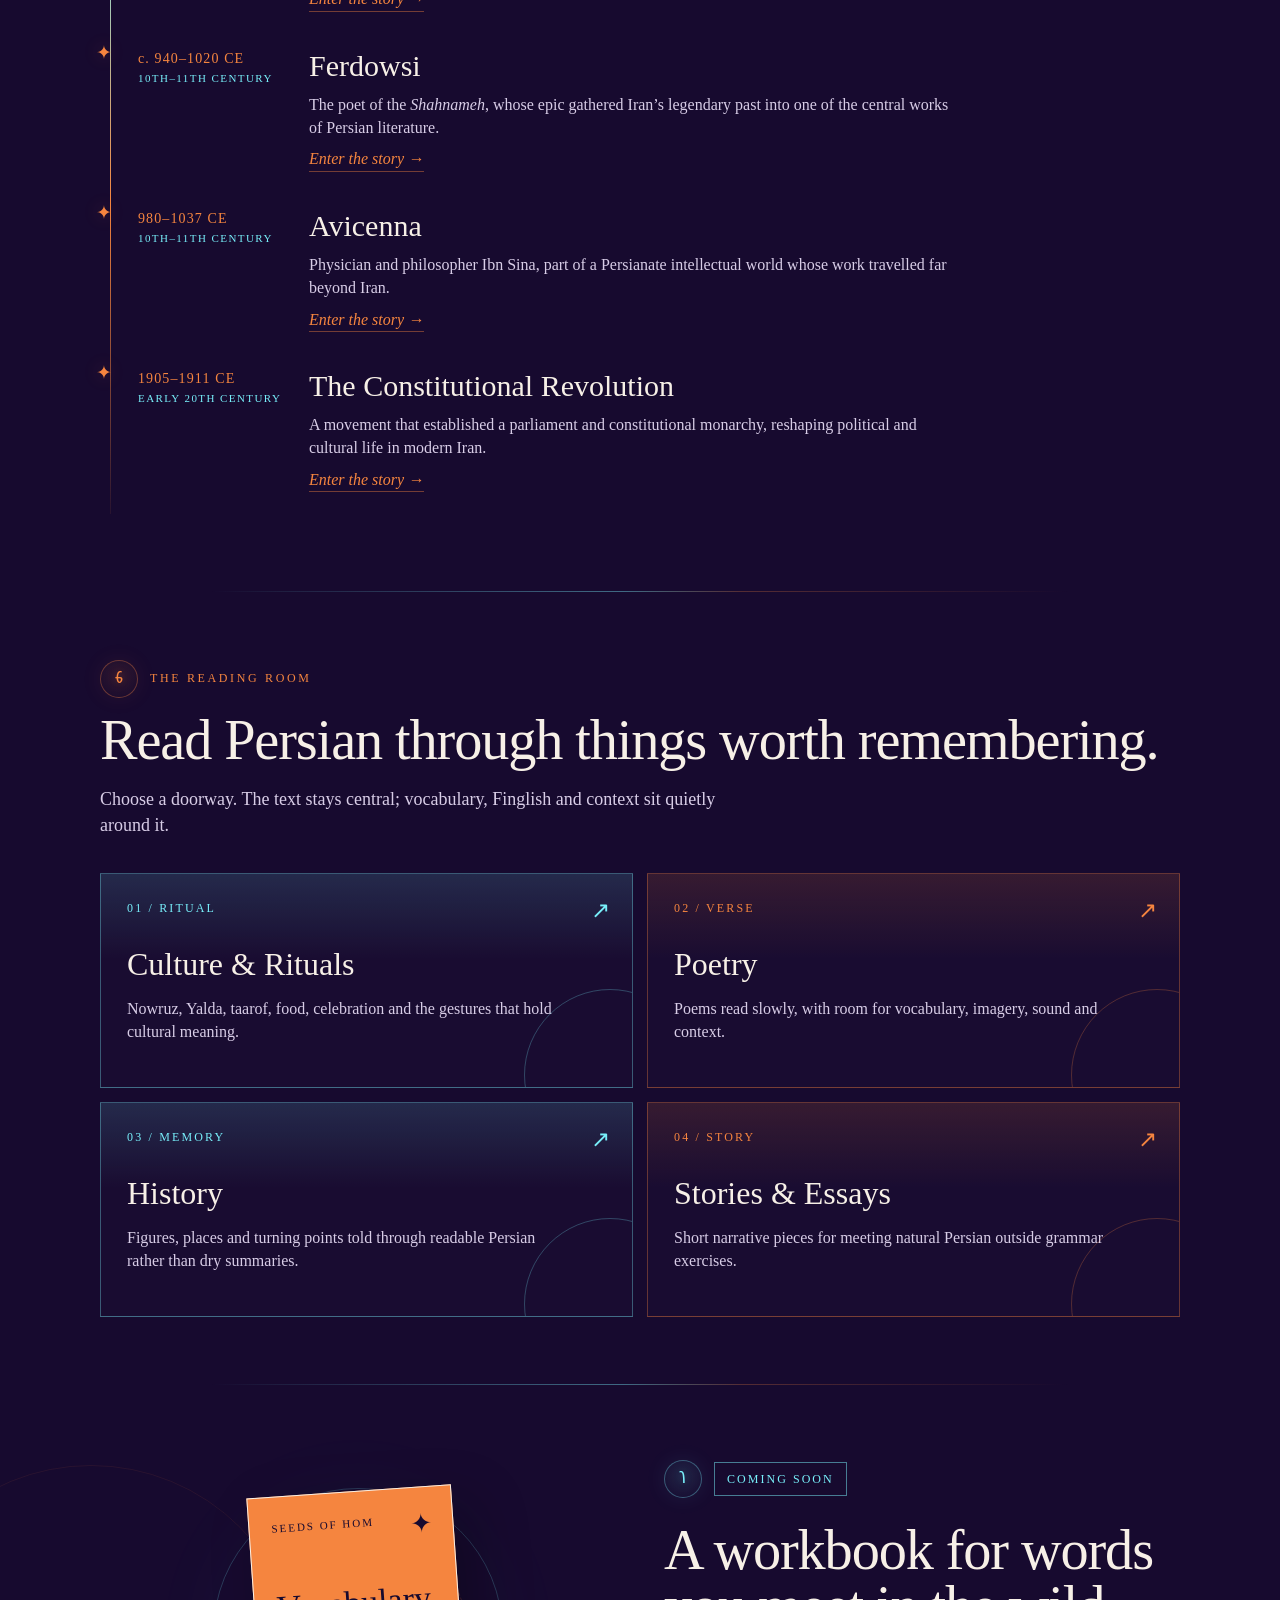
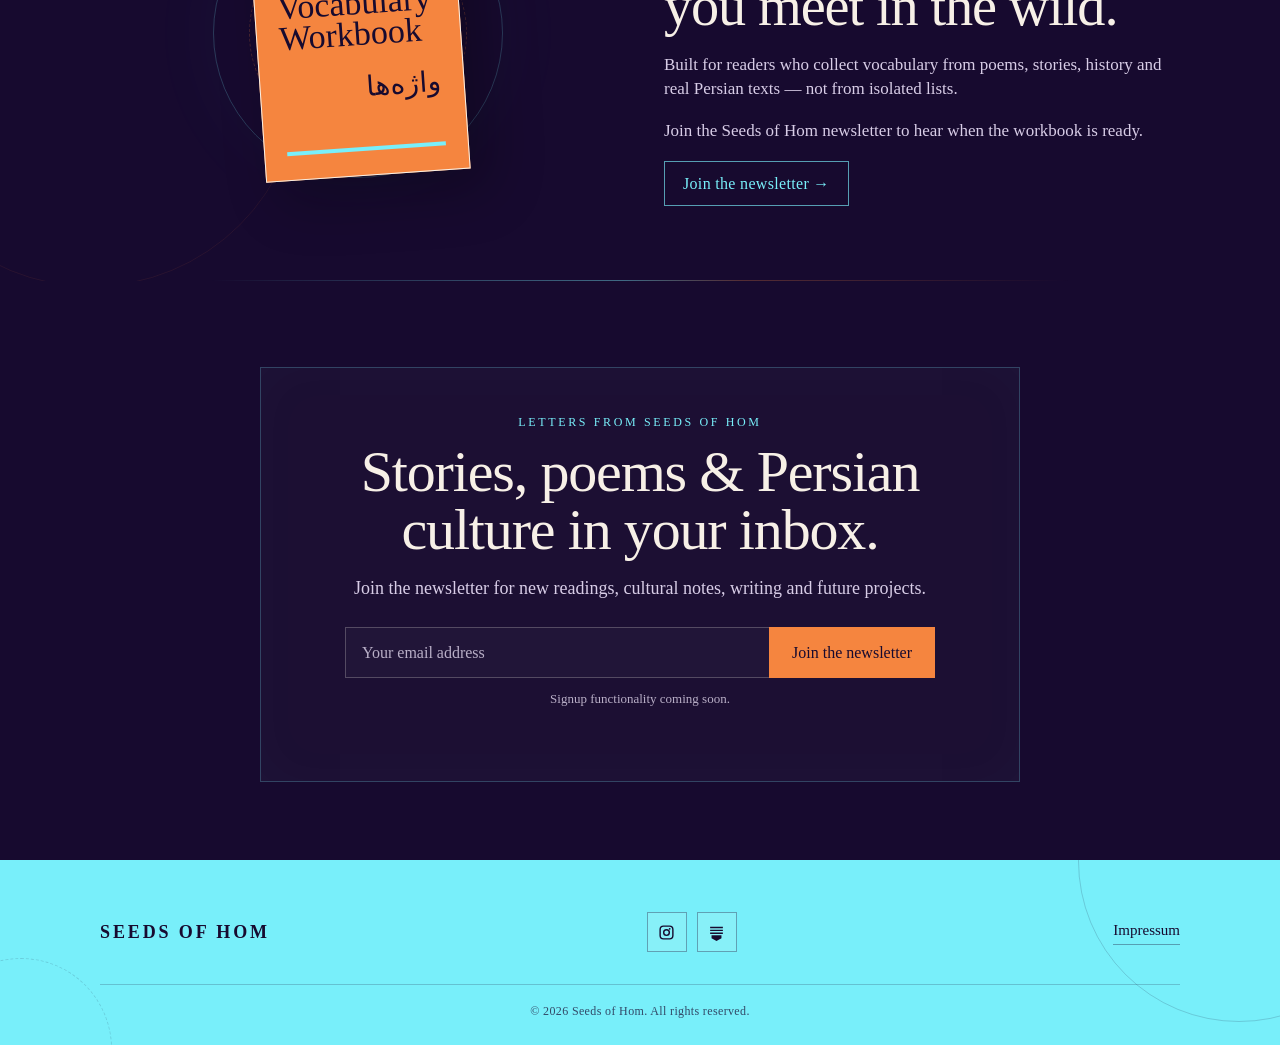
==== commit 6faafa7b: "index.html" ====
--- a/index.html
+++ b/index.html
@@ -1711,7 +1711,7 @@
 /* Move the complete desktop hero composition a little to the right */
 @media (min-width: 821px) {
   .hero-inner {
-    transform: translateX(42px);
+    transform: none;
   }
 
   /* Remove the old text-only offset so text + orbit move together */
